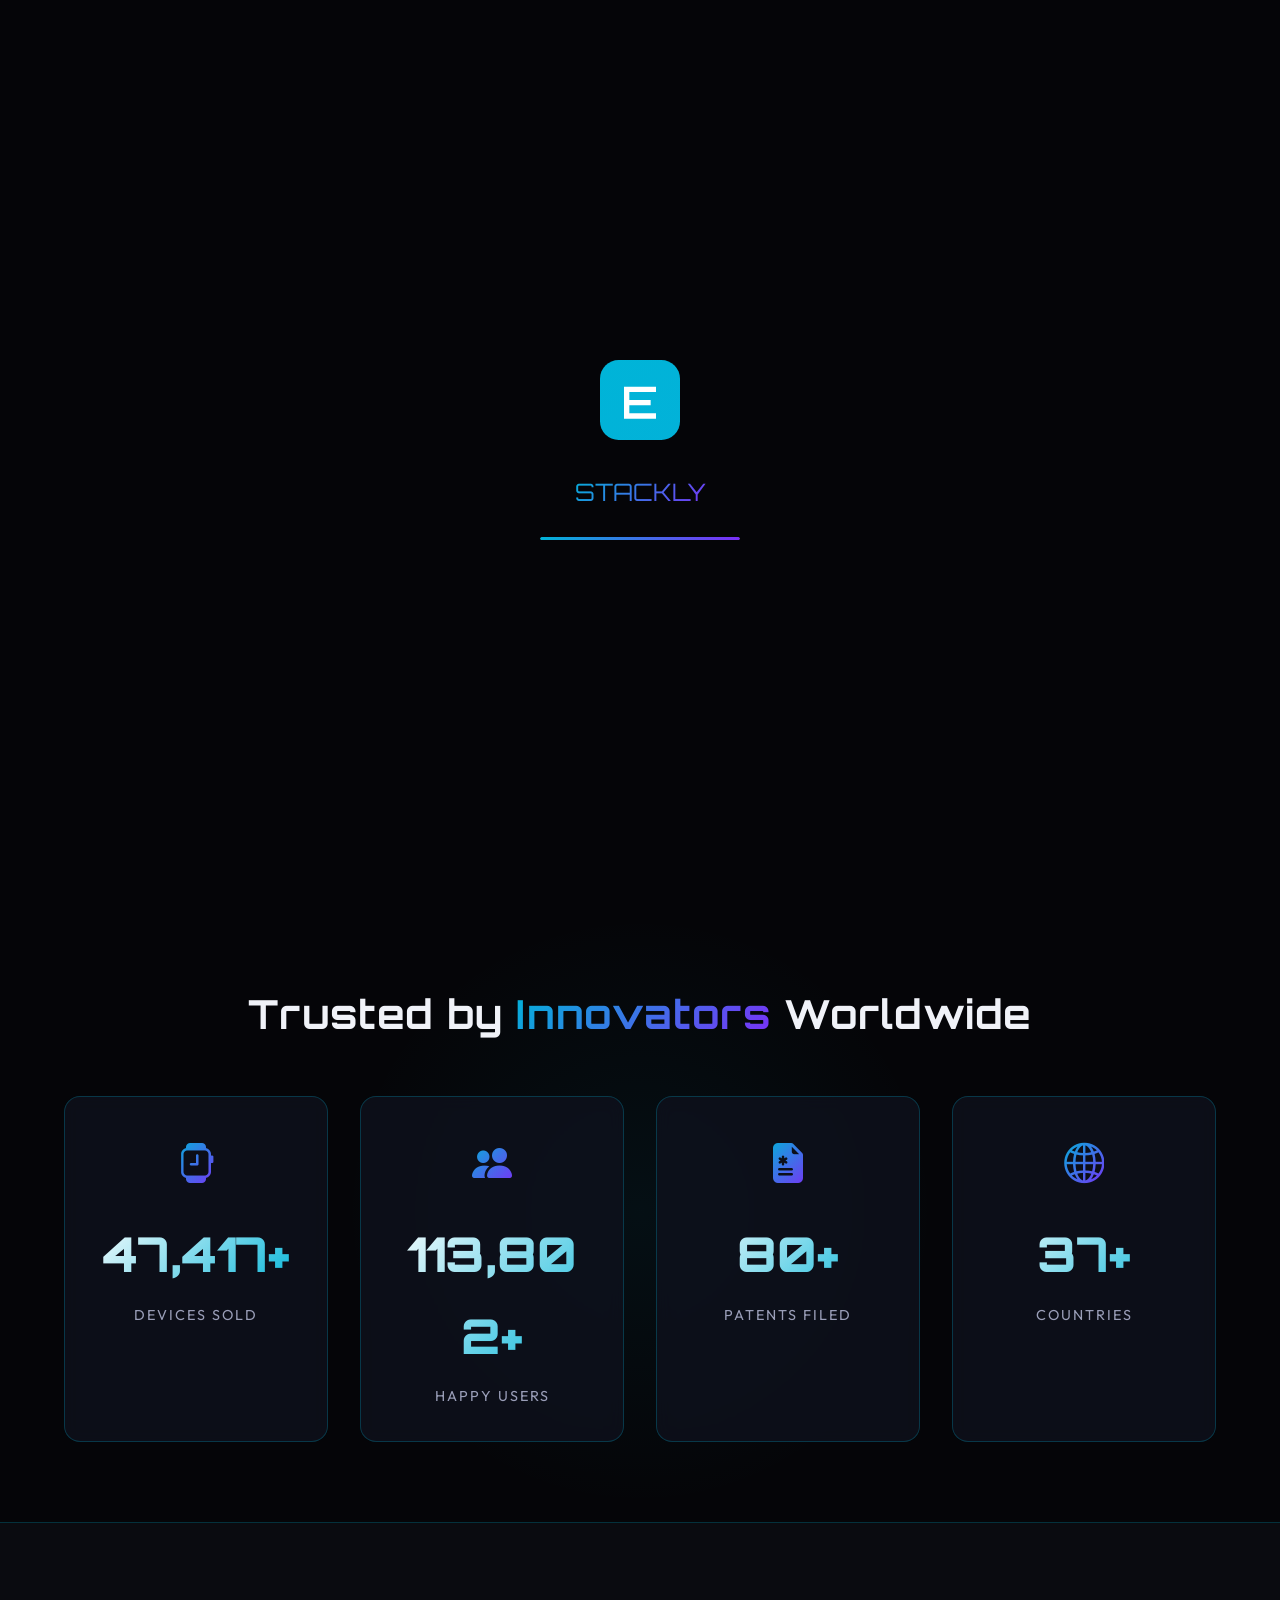
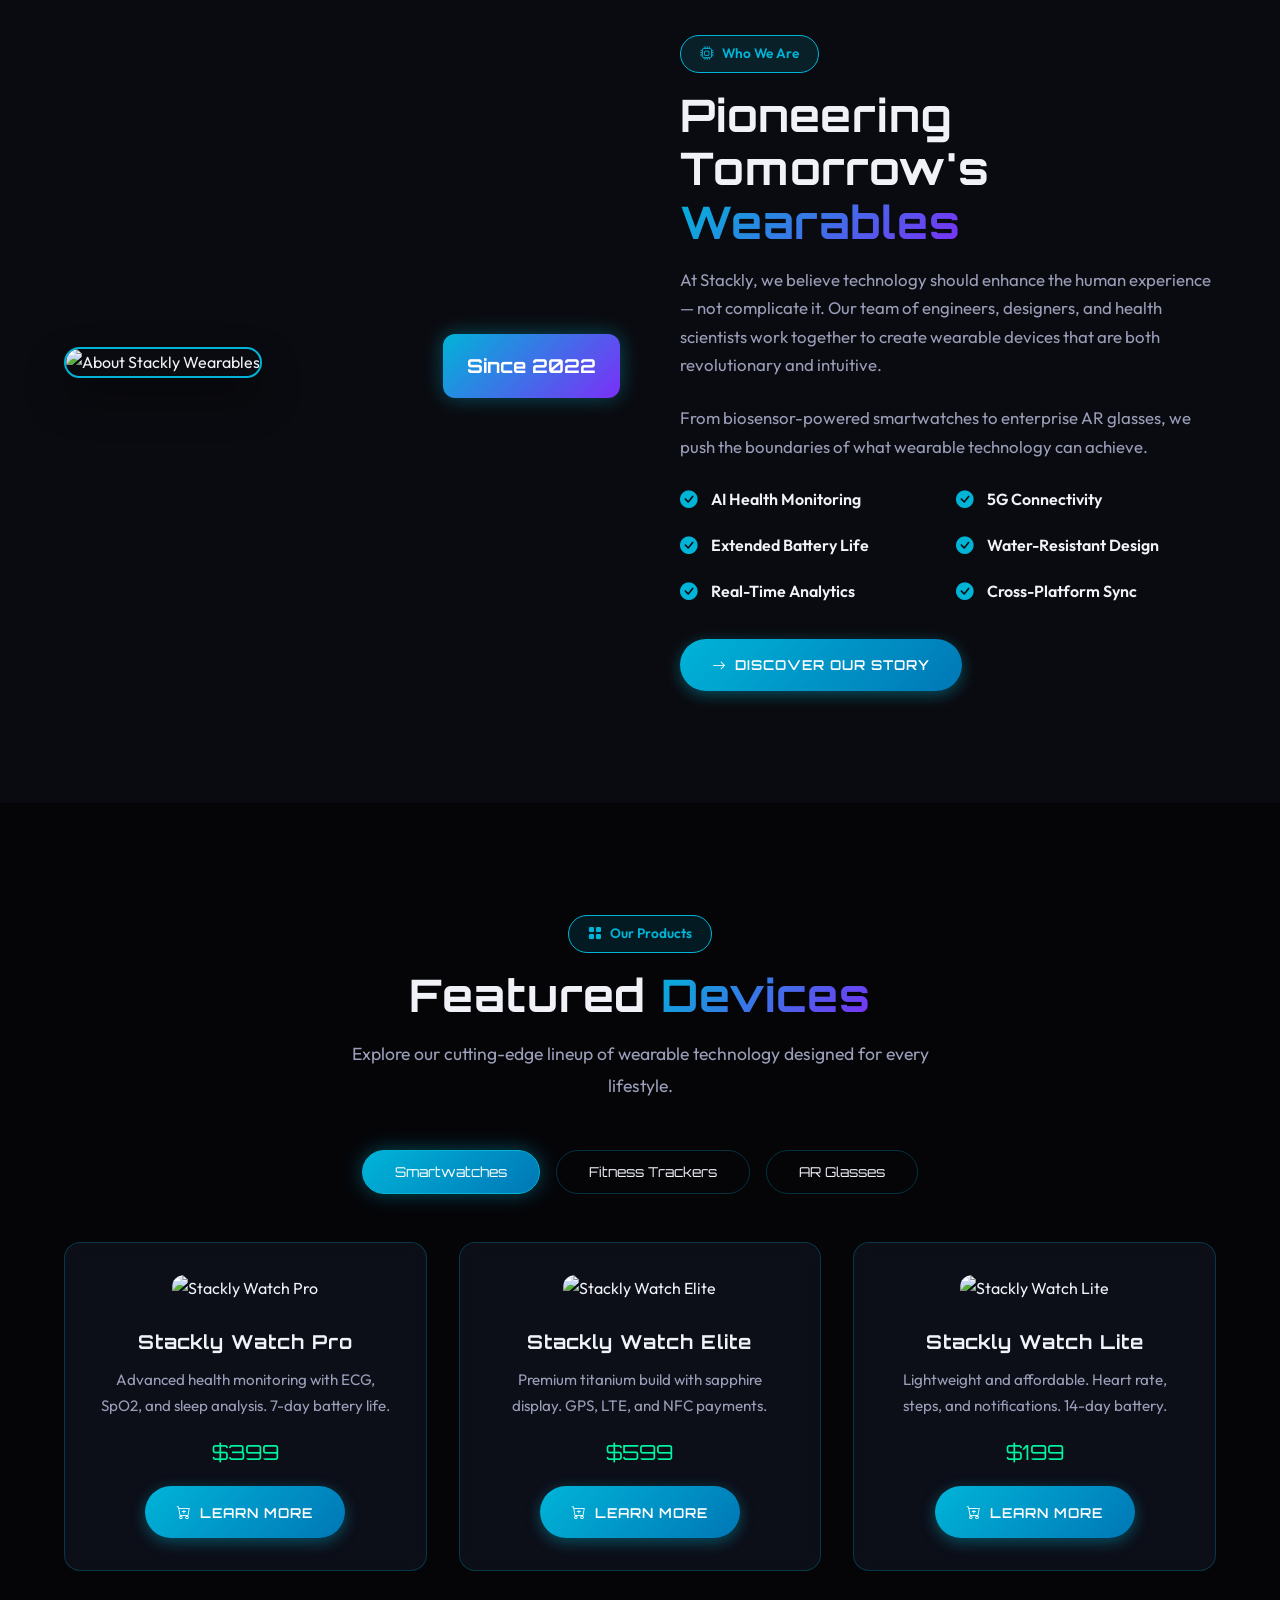
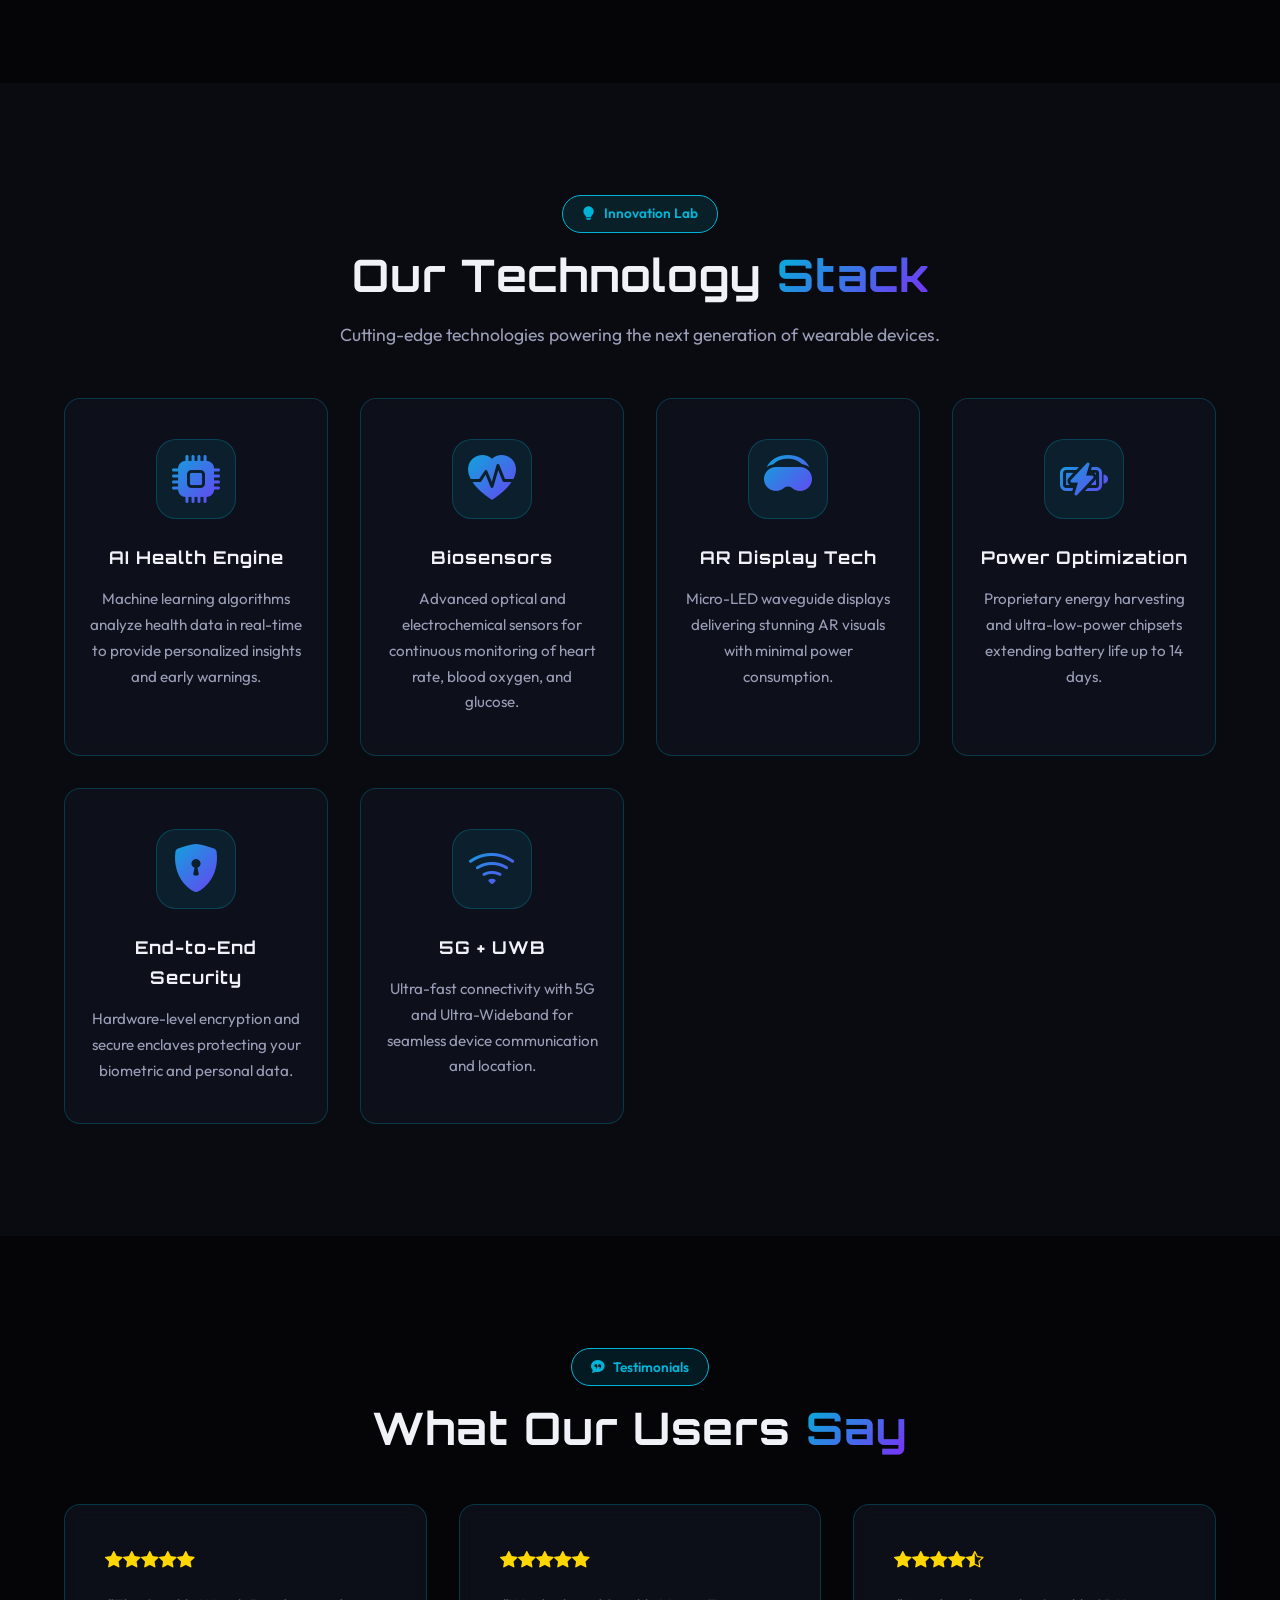
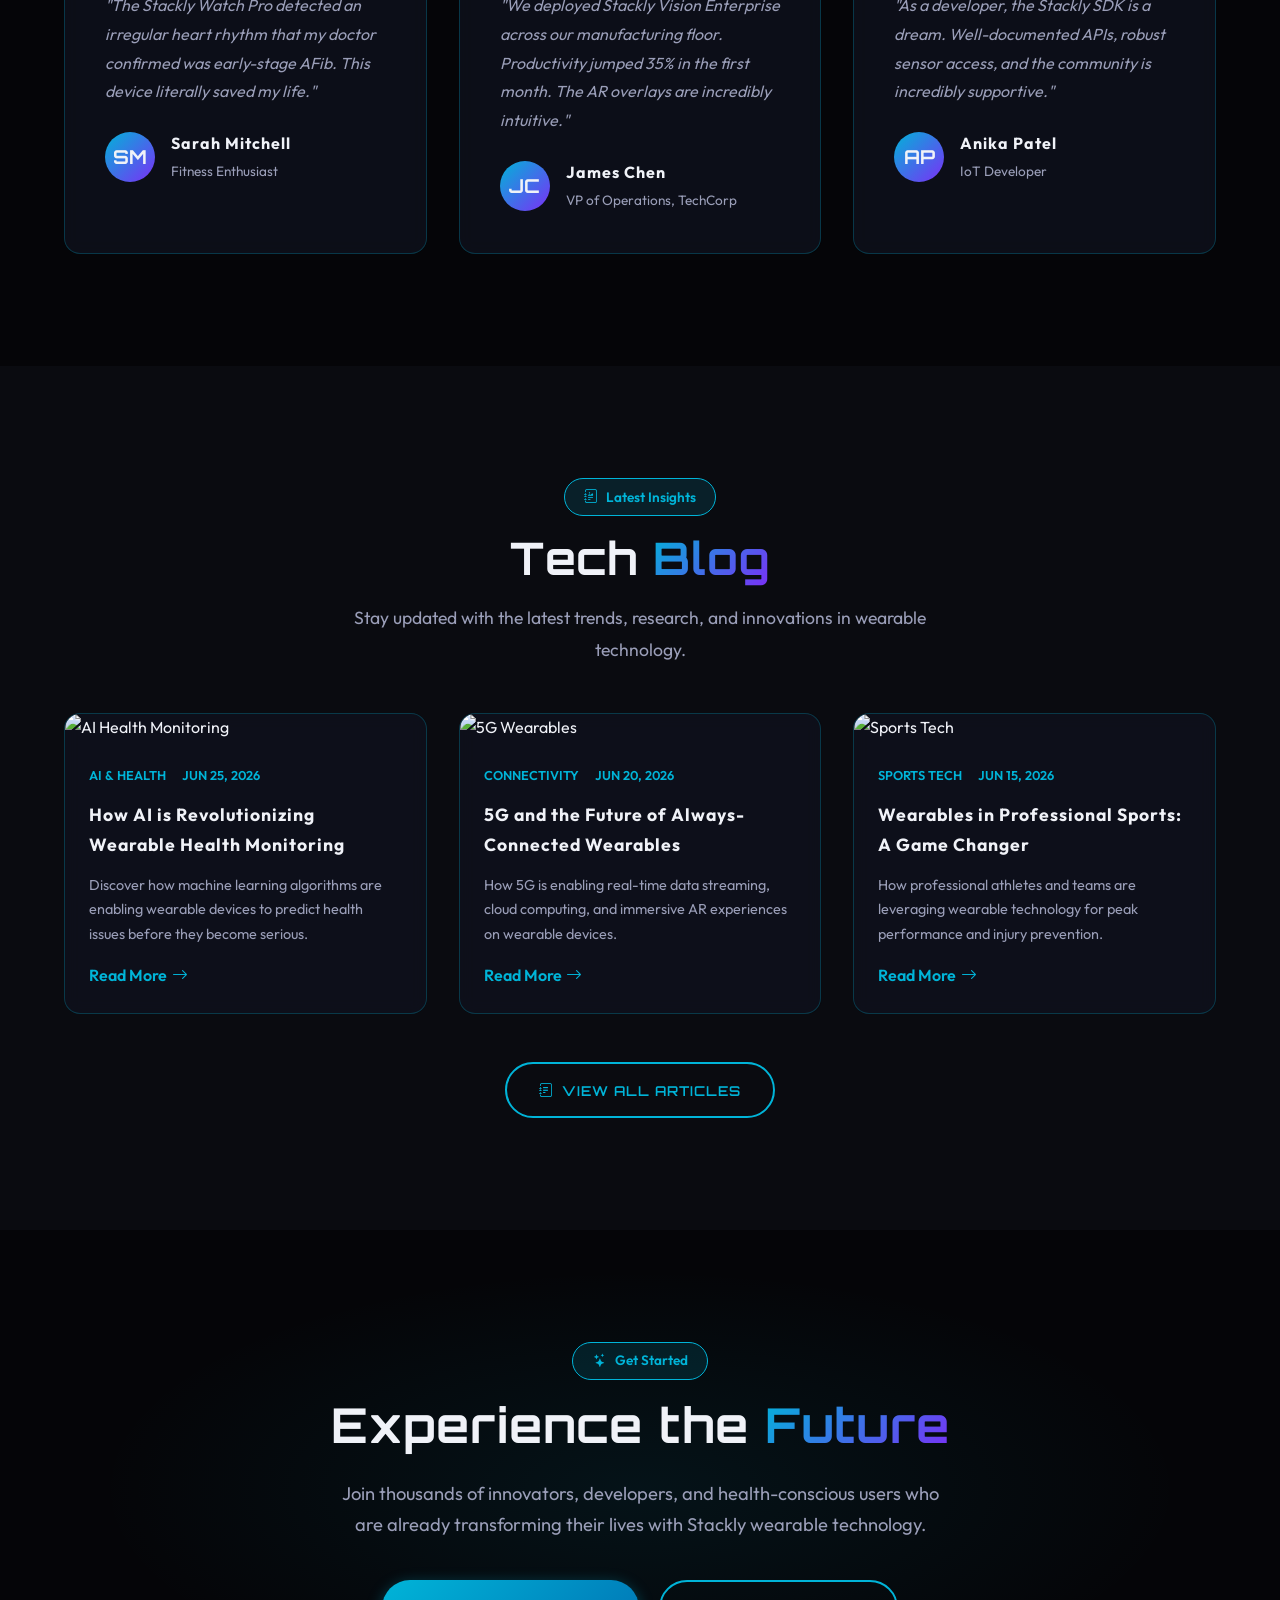
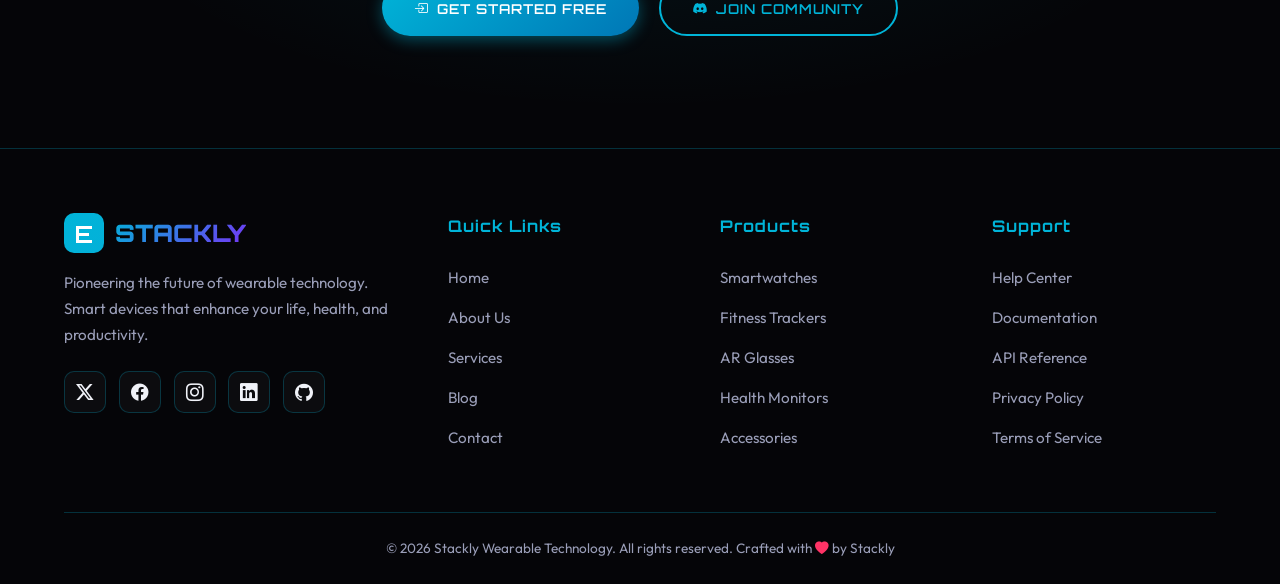
==== index.html @ 4d8912b0 "Add files via upload" ====
<!DOCTYPE html>
<html lang="en">
<head>
  <meta charset="UTF-8">
  <meta name="viewport" content="width=device-width, initial-scale=1.0">
  <meta name="description" content="Stackly Wearable Technology - The future of wearable devices. Smartwatches, fitness trackers, AR glasses, and health monitors.">
  <title>Stackly || Wearable Technology</title>
  <link href="https://cdn.jsdelivr.net/npm/bootstrap-icons@1.11.3/font/bootstrap-icons.css" rel="stylesheet">
  <link rel="stylesheet" href="style.css">
  <style>
    /* ===== HERO ===== */
    .hero-section {
      min-height: 100vh;
      display: flex;
      align-items: center;
      position: relative;
      overflow: hidden;
    }
    .hero-bg {
      position: absolute;
      top: 0; left: 0; width: 100%; height: 100%;
      z-index: 0;
    }
    .hero-bg img {
      width: 100%; height: 100%; object-fit: cover;
      filter: brightness(0.25);
    }
    .hero-overlay {
      position: absolute;
      top: 0; left: 0; width: 100%; height: 100%;
      background: linear-gradient(135deg, rgba(10,11,16,0.92), rgba(0,180,216,0.1), rgba(10,11,16,0.95));
      z-index: 1;
    }
    .hero-grid {
      display: grid;
      grid-template-columns: 1.2fr 0.8fr;
      gap: 3rem;
      align-items: center;
      position: relative;
      z-index: 2;
    }
    .hero-badge {
      display: inline-flex;
      align-items: center;
      gap: 0.5rem;
      padding: 0.5rem 1.2rem;
      background: rgba(0, 180, 216, 0.15);
      border: 1px solid var(--primary-color);
      border-radius: 25px;
      color: var(--primary-color);
      font-weight: 600;
      margin-bottom: 1.5rem;
      font-size: 0.9rem;
      animation: pulse 2s ease infinite;
    }
    .hero-title {
      font-size: 4.2rem;
      line-height: 1.1;
      margin-bottom: 1.5rem;
    }
    .hero-title span {
      background: linear-gradient(135deg, var(--primary-color), var(--secondary-color));
      -webkit-background-clip: text;
      -webkit-text-fill-color: transparent;
      background-clip: text;
    }
    .typed-wrapper {
      display: inline-block;
      min-width: 200px;
    }
    .typed-text {
      border-right: 3px solid var(--primary-color);
      padding-right: 5px;
      animation: glow 2s ease infinite;
    }
    .hero-text {
      font-size: 1.15rem;
      color: var(--text-muted);
      max-width: 550px;
      margin-bottom: 2.5rem;
      line-height: 1.8;
    }
    .hero-buttons {
      display: flex;
      gap: 1.2rem;
      flex-wrap: wrap;
    }
    .hero-image {
      position: relative;
    }
    .hero-image img {
      width: 100%;
      border-radius: 20px;
      border: 2px solid var(--border-color);
      box-shadow: 0 20px 60px rgba(0,0,0,0.5);
      animation: float 6s ease-in-out infinite;
    }
    .hero-image::before {
      content: '';
      position: absolute;
      top: -10px; right: -10px;
      width: 100%; height: 100%;
      border: 2px solid var(--primary-color);
      border-radius: 20px;
      z-index: -1;
      opacity: 0.3;
    }

    /* ===== STATS ===== */
    .stats-section {
      padding: 5rem 0;
      background: var(--darker-bg);
      border-bottom: 1px solid var(--border-color);
      position: relative;
      overflow: hidden;
    }
    .stats-section::before {
      content: '';
      position: absolute;
      top: 50%; left: 50%;
      width: 600px; height: 600px;
      background: radial-gradient(circle, rgba(0,180,216,0.06), transparent 70%);
      transform: translate(-50%, -50%);
    }
    .stats-title { text-align: center; font-size: 2.5rem; margin-bottom: 3rem; position: relative; }
    .stats-grid { display: grid; grid-template-columns: repeat(auto-fit, minmax(220px, 1fr)); gap: 2rem; }
    .stat-card { text-align: center; padding: 2rem; position: relative; }
    .stat-icon { font-size: 2.5rem; margin-bottom: 1rem; }
    .stat-icon i { background: linear-gradient(135deg, var(--primary-color), var(--secondary-color)); -webkit-background-clip: text; -webkit-text-fill-color: transparent; }
    .stat-number { font-size: 3rem; font-weight: 900; font-family: 'Orbitron', sans-serif; background: linear-gradient(135deg, #fff, var(--primary-color)); -webkit-background-clip: text; -webkit-text-fill-color: transparent; }
    .stat-label { font-size: 0.9rem; color: var(--text-muted); text-transform: uppercase; letter-spacing: 2px; margin-top: 0.5rem; }

    /* ===== ABOUT ===== */
    .about-section { padding: 7rem 0; position: relative; overflow: hidden; }
    .about-grid { display: grid; grid-template-columns: 1fr 1fr; gap: 5rem; align-items: center; }
    .about-img { position: relative; }
    .about-img img {
      width: 100%;
      border-radius: 16px;
      border: 2px solid var(--primary-color);
      box-shadow: 0 20px 40px rgba(0,0,0,0.4);
      transition: var(--transition);
    }
    .about-img:hover img {
      box-shadow: 0 25px 50px rgba(0,180,216,0.3);
      transform: scale(1.02);
    }
    .about-img .floating-badge {
      position: absolute;
      bottom: -20px; right: -20px;
      background: linear-gradient(135deg, var(--primary-color), var(--secondary-color));
      color: #fff;
      padding: 1rem 1.5rem;
      border-radius: 12px;
      font-family: 'Orbitron', sans-serif;
      font-weight: 700;
      font-size: 1.2rem;
      box-shadow: var(--glow-cyan);
      animation: float 4s ease-in-out infinite;
    }
    .about-text p { color: var(--text-muted); margin-bottom: 1.5rem; font-size: 1.05rem; }
    .features-list { display: grid; grid-template-columns: 1fr 1fr; gap: 1rem; margin-bottom: 2rem; }
    .features-list li { display: flex; align-items: center; gap: 0.8rem; font-weight: 600; transition: var(--transition); }
    .features-list li:hover { transform: translateX(5px); color: var(--primary-color); }
    .features-list i { color: var(--primary-color); font-size: 1.1rem; }

    /* ===== PRODUCTS ===== */
    .products-section { padding: 7rem 0; background: var(--darker-bg); position: relative; overflow: hidden; }
    .products-header { text-align: center; margin-bottom: 3rem; }
    .tab-buttons { display: flex; justify-content: center; gap: 1rem; margin-bottom: 3rem; flex-wrap: wrap; }
    .tab-btn { background: transparent; color: var(--text-light); border: 1px solid var(--border-color); padding: 0.8rem 2rem; border-radius: 30px; font-family: 'Orbitron', sans-serif; cursor: pointer; transition: var(--transition); font-size: 0.85rem; }
    .tab-btn.active, .tab-btn:hover { background: linear-gradient(135deg, var(--primary-color), #0077b6); border-color: var(--primary-color); box-shadow: var(--glow-cyan); color: #fff; }
    .tab-pane { display: none; }
    .tab-pane.active { display: grid; grid-template-columns: repeat(auto-fit, minmax(300px, 1fr)); gap: 2rem; }
    .product-card { text-align: center; }
    .product-card img { width: 100%; height: 220px; object-fit: cover; border-radius: 12px; margin-bottom: 1.5rem; }
    .product-card h3 { font-size: 1.2rem; margin-bottom: 0.5rem; }
    .product-card p { color: var(--text-muted); font-size: 0.95rem; margin-bottom: 1rem; }
    .product-card .price { font-family: 'Orbitron', sans-serif; font-size: 1.3rem; color: var(--accent-green); margin-bottom: 1rem; }

    /* ===== INNOVATION ===== */
    .innovation-section { padding: 7rem 0; position: relative; overflow: hidden; }
    .innovation-grid { display: grid; grid-template-columns: repeat(auto-fit, minmax(250px, 1fr)); gap: 2rem; margin-top: 3rem; }
    .innovation-card { text-align: center; padding: 2.5rem 1.5rem; }
    .innovation-card .icon { font-size: 3rem; margin-bottom: 1.5rem; display: inline-flex; align-items: center; justify-content: center; width: 80px; height: 80px; border-radius: 20px; background: rgba(0,180,216,0.1); border: 1px solid var(--border-color); }
    .innovation-card .icon i { background: linear-gradient(135deg, var(--primary-color), var(--secondary-color)); -webkit-background-clip: text; -webkit-text-fill-color: transparent; }
    .innovation-card h3 { font-size: 1.1rem; margin-bottom: 0.8rem; }
    .innovation-card p { color: var(--text-muted); font-size: 0.95rem; }

    /* ===== TESTIMONIALS ===== */
    .testimonials-section { padding: 7rem 0; background: var(--darker-bg); position: relative; overflow: hidden; }
    .testimonials-grid { display: grid; grid-template-columns: repeat(auto-fit, minmax(320px, 1fr)); gap: 2rem; margin-top: 3rem; }
    .testimonial-card { padding: 2.5rem; }
    .testimonial-stars { color: var(--accent-gold); font-size: 1.1rem; margin-bottom: 1rem; }
    .testimonial-text { color: var(--text-muted); font-size: 1rem; line-height: 1.8; margin-bottom: 1.5rem; font-style: italic; }
    .testimonial-author { display: flex; align-items: center; gap: 1rem; }
    .testimonial-avatar { width: 50px; height: 50px; border-radius: 50%; background: linear-gradient(135deg, var(--primary-color), var(--secondary-color)); display: flex; align-items: center; justify-content: center; font-family: 'Orbitron', sans-serif; font-weight: 700; font-size: 1.2rem; }
    .testimonial-info h4 { font-family: 'Outfit', sans-serif; font-size: 1rem; }
    .testimonial-info span { color: var(--text-muted); font-size: 0.85rem; }

    /* ===== BLOG PREVIEW ===== */
    .blog-preview-section { padding: 7rem 0; position: relative; overflow: hidden; }
    .blog-preview-grid { display: grid; grid-template-columns: repeat(auto-fit, minmax(320px, 1fr)); gap: 2rem; margin-top: 3rem; }
    .blog-card img { width: 100%; height: 200px; object-fit: cover; border-radius: 12px 12px 0 0; }
    .blog-card-content { padding: 1.5rem; }
    .blog-card-meta { display: flex; gap: 1rem; margin-bottom: 0.8rem; }
    .blog-card-meta span { font-size: 0.8rem; color: var(--primary-color); font-weight: 600; text-transform: uppercase; }
    .blog-card h3 { font-size: 1.1rem; margin-bottom: 0.8rem; font-family: 'Outfit', sans-serif; font-weight: 700; }
    .blog-card p { color: var(--text-muted); font-size: 0.9rem; margin-bottom: 1rem; }
    .blog-card .read-more { color: var(--primary-color); font-weight: 600; transition: var(--transition); display: inline-flex; align-items: center; gap: 0.3rem; }
    .blog-card .read-more:hover { gap: 0.8rem; }

    /* ===== CTA ===== */
    .cta-section { padding: 7rem 0; background: var(--darker-bg); position: relative; overflow: hidden; text-align: center; }
    .cta-section::before {
      content: '';
      position: absolute;
      top: 0; left: 0; width: 100%; height: 100%;
      background: radial-gradient(ellipse at center, rgba(0,180,216,0.08), transparent 60%);
    }
    .cta-content { position: relative; z-index: 2; }
    .cta-content h2 { font-size: 3rem; margin-bottom: 1.5rem; }
    .cta-content p { color: var(--text-muted); font-size: 1.15rem; max-width: 600px; margin: 0 auto 2.5rem; }
    .cta-buttons { display: flex; justify-content: center; gap: 1.2rem; flex-wrap: wrap; }

    /* ===== RESPONSIVE ===== */
    @media (max-width: 768px) {
      .hero-grid { grid-template-columns: 1fr; text-align: center; }
      .hero-title { font-size: 2.5rem; }
      .hero-text { margin: 0 auto 2rem; }
      .hero-buttons { justify-content: center; }
      .hero-image { margin-top: 2rem; }
      .about-grid { grid-template-columns: 1fr; }
      .features-list { grid-template-columns: 1fr; }
      .stats-grid { grid-template-columns: repeat(2, 1fr); }
      .stat-number { font-size: 2rem; }
      .cta-content h2 { font-size: 2rem; }
      .tab-pane.active { grid-template-columns: 1fr; }
    }
    @media (max-width: 480px) {
      .hero-title { font-size: 2rem; }
      .stats-grid { grid-template-columns: 1fr; }
    }
  </style>
</head>
<body>
  <!-- ===== SPLASH SCREEN ===== -->
  <div class="splash-screen" id="splashScreen">
    <div class="splash-logo">
      <svg viewBox="0 0 60 60" fill="none" xmlns="http://www.w3.org/2000/svg">
        <rect width="60" height="60" rx="14" fill="url(#splashGrad)"/>
        <path d="M18 20h24v4H22v6h16v4H22v6h20v4H18V20z" fill="#fff"/>
        <defs><linearGradient id="splashGrad" x1="0" y1="0" x2="60" y2="60"><stop stop-color="#00B4D8"/><stop offset="1" stop-color="#7B2FF7"/></linearGradient></defs>
      </svg>
    </div>
    <div class="splash-text">STACKLY</div>
    <div class="splash-bar"></div>
  </div>

  <!-- ===== NAVBAR ===== -->
  <nav class="navbar" id="navbar">
    <div class="nav-container">
      <a href="index.html" class="nav-logo">
        <svg viewBox="0 0 40 40" fill="none" xmlns="http://www.w3.org/2000/svg">
          <rect width="40" height="40" rx="10" fill="url(#logoGrad)"/>
          <path d="M12 13h16v3H15v4h10v3H15v4h13v3H12V13z" fill="#fff"/>
          <defs><linearGradient id="logoGrad" x1="0" y1="0" x2="40" y2="40"><stop stop-color="#00B4D8"/><stop offset="1" stop-color="#7B2FF7"/></linearGradient></defs>
        </svg>
        <span>STACKLY</span>
      </a>
      <div class="nav-links" id="navLinks">
        <a href="index.html" class="active">Home</a>
        <a href="about.html">About</a>
        <a href="services.html">Services</a>
        <a href="blog.html">Blog</a>
        <a href="contact.html">Contact</a>
        <div class="nav-auth">
          <a href="login.html" class="btn-secondary" style="padding: 0.6rem 1.2rem; font-size: 0.9rem;"><i class="bi bi-person-circle"></i> Login</a>
          <a href="register.html" class="btn-primary" style="padding: 0.6rem 1.2rem; font-size: 0.9rem;"><i class="bi bi-person-plus"></i> Register</a>
        </div>
      </div>
      <div class="hamburger" id="hamburger">
        <span></span><span></span><span></span>
      </div>
    </div>
  </nav>
  <div class="nav-overlay" id="navOverlay"></div>

  <!-- ===== HERO SECTION ===== -->
  <section class="hero-section" id="hero">
    <div class="hero-bg"><img src="images/hero-wearable.webp" alt="Wearable Technology"></div>
    <div class="hero-overlay"></div>
    <div class="container">
      <div class="hero-grid">
        <div class="hero-content">
          <div class="hero-badge"><i class="bi bi-lightning-charge-fill"></i> Next-Gen Wearable Tech</div>
          <h1 class="hero-title">The Future on<br>Your <span class="typed-wrapper"><span class="typed-text" id="typedText">Wrist</span></span></h1>
          <p class="hero-text">Experience cutting-edge wearable technology that seamlessly integrates with your lifestyle. From health monitoring to augmented reality — we're redefining how humans connect with technology.</p>
          <div class="hero-buttons">
            <a href="services.html" class="btn-primary"><i class="bi bi-rocket-takeoff"></i> Explore Products</a>
            <a href="about.html" class="btn-secondary"><i class="bi bi-play-circle"></i> Our Story</a>
          </div>
        </div>
        <div class="hero-image">
          <img src="images/product-smartwatch.webp" alt="Smart Watch">
        </div>
      </div>
    </div>
  </section>

  <!-- ===== STATS SECTION ===== -->
  <section class="stats-section" id="stats">
    <div class="container">
      <h2 class="stats-title fade-up">Trusted by <span style="background: linear-gradient(135deg, var(--primary-color), var(--secondary-color)); -webkit-background-clip: text; -webkit-text-fill-color: transparent;">Innovators</span> Worldwide</h2>
      <div class="stats-grid">
        <div class="stat-card glass-card fade-up delay-1">
          <div class="stat-icon"><i class="bi bi-smartwatch"></i></div>
          <div class="stat-number" data-target="50000" data-suffix="+">0</div>
          <div class="stat-label">Devices Sold</div>
        </div>
        <div class="stat-card glass-card fade-up delay-2">
          <div class="stat-icon"><i class="bi bi-people-fill"></i></div>
          <div class="stat-number" data-target="120000" data-suffix="+">0</div>
          <div class="stat-label">Happy Users</div>
        </div>
        <div class="stat-card glass-card fade-up delay-3">
          <div class="stat-icon"><i class="bi bi-file-earmark-medical-fill"></i></div>
          <div class="stat-number" data-target="85" data-suffix="+">0</div>
          <div class="stat-label">Patents Filed</div>
        </div>
        <div class="stat-card glass-card fade-up delay-4">
          <div class="stat-icon"><i class="bi bi-globe2"></i></div>
          <div class="stat-number" data-target="40" data-suffix="+">0</div>
          <div class="stat-label">Countries</div>
        </div>
      </div>
    </div>
  </section>

  <!-- ===== ABOUT PREVIEW ===== -->
  <section class="about-section" id="about">
    <div class="container">
      <div class="about-grid">
        <div class="about-img slide-left">
          <img src="images/about-wearable.webp" alt="About Stackly Wearables">
          <div class="floating-badge">Since 2022</div>
        </div>
        <div class="about-text slide-right">
          <div class="section-badge"><i class="bi bi-cpu"></i> Who We Are</div>
          <h2 class="section-title">Pioneering Tomorrow's <span>Wearables</span></h2>
          <p>At Stackly, we believe technology should enhance the human experience — not complicate it. Our team of engineers, designers, and health scientists work together to create wearable devices that are both revolutionary and intuitive.</p>
          <p>From biosensor-powered smartwatches to enterprise AR glasses, we push the boundaries of what wearable technology can achieve.</p>
          <ul class="features-list">
            <li><i class="bi bi-check-circle-fill"></i> AI Health Monitoring</li>
            <li><i class="bi bi-check-circle-fill"></i> 5G Connectivity</li>
            <li><i class="bi bi-check-circle-fill"></i> Extended Battery Life</li>
            <li><i class="bi bi-check-circle-fill"></i> Water-Resistant Design</li>
            <li><i class="bi bi-check-circle-fill"></i> Real-Time Analytics</li>
            <li><i class="bi bi-check-circle-fill"></i> Cross-Platform Sync</li>
          </ul>
          <a href="about.html" class="btn-primary"><i class="bi bi-arrow-right"></i> Discover Our Story</a>
        </div>
      </div>
    </div>
  </section>

  <!-- ===== FEATURED PRODUCTS ===== -->
  <section class="products-section tab-section" id="products">
    <div class="container">
      <div class="products-header fade-up">
        <div class="section-badge"><i class="bi bi-grid-fill"></i> Our Products</div>
        <h2 class="section-title">Featured <span>Devices</span></h2>
        <p class="section-desc" style="margin: 0 auto;">Explore our cutting-edge lineup of wearable technology designed for every lifestyle.</p>
      </div>
      <div class="tab-buttons fade-up">
        <button class="tab-btn active" data-tab="smartwatches">Smartwatches</button>
        <button class="tab-btn" data-tab="fitness">Fitness Trackers</button>
        <button class="tab-btn" data-tab="arglasses">AR Glasses</button>
      </div>
      <div class="tab-pane active" id="smartwatches">
        <div class="glass-card product-card fade-up delay-1">
          <img src="images/product-smartwatch.webp" alt="Stackly Watch Pro">
          <h3>Stackly Watch Pro</h3>
          <p>Advanced health monitoring with ECG, SpO2, and sleep analysis. 7-day battery life.</p>
          <div class="price">$399</div>
          <a href="error.html" class="btn-primary"><i class="bi bi-cart-plus"></i> Learn More</a>
        </div>
        <div class="glass-card product-card fade-up delay-2">
          <img src="images/product-smartwatch-elite.webp" alt="Stackly Watch Elite">
          <h3>Stackly Watch Elite</h3>
          <p>Premium titanium build with sapphire display. GPS, LTE, and NFC payments.</p>
          <div class="price">$599</div>
          <a href="error.html" class="btn-primary"><i class="bi bi-cart-plus"></i> Learn More</a>
        </div>
        <div class="glass-card product-card fade-up delay-3">
          <img src="images/product-smartwatch-lite.webp" alt="Stackly Watch Lite">
          <h3>Stackly Watch Lite</h3>
          <p>Lightweight and affordable. Heart rate, steps, and notifications. 14-day battery.</p>
          <div class="price">$199</div>
          <a href="error.html" class="btn-primary"><i class="bi bi-cart-plus"></i> Learn More</a>
        </div>
      </div>
      <div class="tab-pane" id="fitness">
        <div class="glass-card product-card fade-up delay-1">
          <img src="images/product-fitness.webp" alt="Stackly Band X">
          <h3>Stackly Band X</h3>
          <p>Ultra-slim fitness tracker with continuous heart rate and workout detection.</p>
          <div class="price">$149</div>
          <a href="error.html" class="btn-primary"><i class="bi bi-cart-plus"></i> Learn More</a>
        </div>
        <div class="glass-card product-card fade-up delay-2">
          <img src="images/product-fitness.webp" alt="Stackly Band Sport">
          <h3>Stackly Band Sport</h3>
          <p>Built for athletes. Water-resistant to 50m with 20+ sport modes.</p>
          <div class="price">$199</div>
          <a href="error.html" class="btn-primary"><i class="bi bi-cart-plus"></i> Learn More</a>
        </div>
        <div class="glass-card product-card fade-up delay-3">
          <img src="images/product-fitness.webp" alt="Stackly Band Kids">
          <h3>Stackly Band Kids</h3>
          <p>Safe, fun, and educational. GPS tracking with parental controls.</p>
          <div class="price">$79</div>
          <a href="error.html" class="btn-primary"><i class="bi bi-cart-plus"></i> Learn More</a>
        </div>
      </div>
      <div class="tab-pane" id="arglasses">
        <div class="glass-card product-card fade-up delay-1">
          <img src="images/product-arglasses.webp" alt="Stackly Vision Pro">
          <h3>Stackly Vision Pro</h3>
          <p>Full AR experience with spatial computing. 8-hour battery, lightweight frame.</p>
          <div class="price">$1,299</div>
          <a href="error.html" class="btn-primary"><i class="bi bi-cart-plus"></i> Learn More</a>
        </div>
        <div class="glass-card product-card fade-up delay-2">
          <img src="images/product-arglasses.webp" alt="Stackly Vision Lite">
          <h3>Stackly Vision Lite</h3>
          <p>Everyday smart glasses with heads-up display, camera, and voice assistant.</p>
          <div class="price">$499</div>
          <a href="error.html" class="btn-primary"><i class="bi bi-cart-plus"></i> Learn More</a>
        </div>
        <div class="glass-card product-card fade-up delay-3">
          <img src="images/product-arglasses.webp" alt="Stackly Vision Enterprise">
          <h3>Stackly Vision Enterprise</h3>
          <p>Enterprise-grade AR for field service, manufacturing, and remote collaboration.</p>
          <div class="price">$2,499</div>
          <a href="error.html" class="btn-primary"><i class="bi bi-cart-plus"></i> Learn More</a>
        </div>
      </div>
    </div>
  </section>

  <!-- ===== INNOVATION LAB ===== -->
  <section class="innovation-section" id="innovation">
    <div class="container">
      <div style="text-align: center;" class="fade-up">
        <div class="section-badge"><i class="bi bi-lightbulb-fill"></i> Innovation Lab</div>
        <h2 class="section-title">Our Technology <span>Stack</span></h2>
        <p class="section-desc" style="margin: 0 auto;">Cutting-edge technologies powering the next generation of wearable devices.</p>
      </div>
      <div class="innovation-grid">
        <div class="glass-card innovation-card fade-up delay-1">
          <div class="icon"><i class="bi bi-cpu-fill"></i></div>
          <h3>AI Health Engine</h3>
          <p>Machine learning algorithms analyze health data in real-time to provide personalized insights and early warnings.</p>
        </div>
        <div class="glass-card innovation-card fade-up delay-2">
          <div class="icon"><i class="bi bi-heart-pulse-fill"></i></div>
          <h3>Biosensors</h3>
          <p>Advanced optical and electrochemical sensors for continuous monitoring of heart rate, blood oxygen, and glucose.</p>
        </div>
        <div class="glass-card innovation-card fade-up delay-3">
          <div class="icon"><i class="bi bi-headset-vr"></i></div>
          <h3>AR Display Tech</h3>
          <p>Micro-LED waveguide displays delivering stunning AR visuals with minimal power consumption.</p>
        </div>
        <div class="glass-card innovation-card fade-up delay-4">
          <div class="icon"><i class="bi bi-battery-charging"></i></div>
          <h3>Power Optimization</h3>
          <p>Proprietary energy harvesting and ultra-low-power chipsets extending battery life up to 14 days.</p>
        </div>
        <div class="glass-card innovation-card fade-up delay-1">
          <div class="icon"><i class="bi bi-shield-lock-fill"></i></div>
          <h3>End-to-End Security</h3>
          <p>Hardware-level encryption and secure enclaves protecting your biometric and personal data.</p>
        </div>
        <div class="glass-card innovation-card fade-up delay-2">
          <div class="icon"><i class="bi bi-wifi"></i></div>
          <h3>5G + UWB</h3>
          <p>Ultra-fast connectivity with 5G and Ultra-Wideband for seamless device communication and location.</p>
        </div>
      </div>
    </div>
  </section>

  <!-- ===== TESTIMONIALS ===== -->
  <section class="testimonials-section" id="testimonials">
    <div class="container">
      <div style="text-align: center;" class="fade-up">
        <div class="section-badge"><i class="bi bi-chat-quote-fill"></i> Testimonials</div>
        <h2 class="section-title">What Our Users <span>Say</span></h2>
      </div>
      <div class="testimonials-grid">
        <div class="glass-card testimonial-card fade-up delay-1">
          <div class="testimonial-stars"><i class="bi bi-star-fill"></i><i class="bi bi-star-fill"></i><i class="bi bi-star-fill"></i><i class="bi bi-star-fill"></i><i class="bi bi-star-fill"></i></div>
          <p class="testimonial-text">"The Stackly Watch Pro detected an irregular heart rhythm that my doctor confirmed was early-stage AFib. This device literally saved my life."</p>
          <div class="testimonial-author">
            <div class="testimonial-avatar">SM</div>
            <div class="testimonial-info">
              <h4>Sarah Mitchell</h4>
              <span>Fitness Enthusiast</span>
            </div>
          </div>
        </div>
        <div class="glass-card testimonial-card fade-up delay-2">
          <div class="testimonial-stars"><i class="bi bi-star-fill"></i><i class="bi bi-star-fill"></i><i class="bi bi-star-fill"></i><i class="bi bi-star-fill"></i><i class="bi bi-star-fill"></i></div>
          <p class="testimonial-text">"We deployed Stackly Vision Enterprise across our manufacturing floor. Productivity jumped 35% in the first month. The AR overlays are incredibly intuitive."</p>
          <div class="testimonial-author">
            <div class="testimonial-avatar">JC</div>
            <div class="testimonial-info">
              <h4>James Chen</h4>
              <span>VP of Operations, TechCorp</span>
            </div>
          </div>
        </div>
        <div class="glass-card testimonial-card fade-up delay-3">
          <div class="testimonial-stars"><i class="bi bi-star-fill"></i><i class="bi bi-star-fill"></i><i class="bi bi-star-fill"></i><i class="bi bi-star-fill"></i><i class="bi bi-star-half"></i></div>
          <p class="testimonial-text">"As a developer, the Stackly SDK is a dream. Well-documented APIs, robust sensor access, and the community is incredibly supportive."</p>
          <div class="testimonial-author">
            <div class="testimonial-avatar">AP</div>
            <div class="testimonial-info">
              <h4>Anika Patel</h4>
              <span>IoT Developer</span>
            </div>
          </div>
        </div>
      </div>
    </div>
  </section>

  <!-- ===== BLOG PREVIEW ===== -->
  <section class="blog-preview-section" id="blog">
    <div class="container">
      <div style="text-align: center;" class="fade-up">
        <div class="section-badge"><i class="bi bi-journal-richtext"></i> Latest Insights</div>
        <h2 class="section-title">Tech <span>Blog</span></h2>
        <p class="section-desc" style="margin: 0 auto;">Stay updated with the latest trends, research, and innovations in wearable technology.</p>
      </div>
      <div class="blog-preview-grid">
        <div class="glass-card blog-card fade-up delay-1" style="padding: 0; overflow: hidden;">
          <img src="images/blog-1.webp" alt="AI Health Monitoring">
          <div class="blog-card-content">
            <div class="blog-card-meta"><span>AI & Health</span><span>Jun 25, 2026</span></div>
            <h3>How AI is Revolutionizing Wearable Health Monitoring</h3>
            <p>Discover how machine learning algorithms are enabling wearable devices to predict health issues before they become serious.</p>
            <a href="error.html" class="read-more">Read More <i class="bi bi-arrow-right"></i></a>
          </div>
        </div>
        <div class="glass-card blog-card fade-up delay-2" style="padding: 0; overflow: hidden;">
          <img src="images/blog-2.webp" alt="5G Wearables">
          <div class="blog-card-content">
            <div class="blog-card-meta"><span>Connectivity</span><span>Jun 20, 2026</span></div>
            <h3>5G and the Future of Always-Connected Wearables</h3>
            <p>How 5G is enabling real-time data streaming, cloud computing, and immersive AR experiences on wearable devices.</p>
            <a href="error.html" class="read-more">Read More <i class="bi bi-arrow-right"></i></a>
          </div>
        </div>
        <div class="glass-card blog-card fade-up delay-3" style="padding: 0; overflow: hidden;">
          <img src="images/blog-3.webp" alt="Sports Tech">
          <div class="blog-card-content">
            <div class="blog-card-meta"><span>Sports Tech</span><span>Jun 15, 2026</span></div>
            <h3>Wearables in Professional Sports: A Game Changer</h3>
            <p>How professional athletes and teams are leveraging wearable technology for peak performance and injury prevention.</p>
            <a href="error.html" class="read-more">Read More <i class="bi bi-arrow-right"></i></a>
          </div>
        </div>
      </div>
      <div style="text-align: center; margin-top: 3rem;" class="fade-up">
        <a href="blog.html" class="btn-secondary"><i class="bi bi-journal-text"></i> View All Articles</a>
      </div>
    </div>
  </section>

  <!-- ===== CTA SECTION ===== -->
  <section class="cta-section" id="cta">
    <div class="container">
      <div class="cta-content scale-in">
        <div class="section-badge"><i class="bi bi-stars"></i> Get Started</div>
        <h2 class="section-title">Experience the <span>Future</span></h2>
        <p>Join thousands of innovators, developers, and health-conscious users who are already transforming their lives with Stackly wearable technology.</p>
        <div class="cta-buttons">
          <a href="login.html" class="btn-primary"><i class="bi bi-box-arrow-in-right"></i> Get Started Free</a>
          <a href="error.html" class="btn-secondary"><i class="bi bi-discord"></i> Join Community</a>
        </div>
      </div>
    </div>
  </section>

  <!-- ===== FOOTER ===== -->
  <footer class="footer" id="footer">
    <div class="container">
      <div class="footer-grid">
        <div class="footer-brand">
          <a href="index.html" class="nav-logo" style="margin-bottom: 0.5rem;">
            <svg viewBox="0 0 40 40" fill="none" xmlns="http://www.w3.org/2000/svg">
              <rect width="40" height="40" rx="10" fill="url(#footLogoGrad)"/>
              <path d="M12 13h16v3H15v4h10v3H15v4h13v3H12V13z" fill="#fff"/>
              <defs><linearGradient id="footLogoGrad" x1="0" y1="0" x2="40" y2="40"><stop stop-color="#00B4D8"/><stop offset="1" stop-color="#7B2FF7"/></linearGradient></defs>
            </svg>
            <span>STACKLY</span>
          </a>
          <p>Pioneering the future of wearable technology. Smart devices that enhance your life, health, and productivity.</p>
          <div class="footer-socials">
            <a href="error.html"><i class="bi bi-twitter-x"></i></a>
            <a href="error.html"><i class="bi bi-facebook"></i></a>
            <a href="error.html"><i class="bi bi-instagram"></i></a>
            <a href="error.html"><i class="bi bi-linkedin"></i></a>
            <a href="error.html"><i class="bi bi-github"></i></a>
          </div>
        </div>
        <div class="footer-col">
          <h4>Quick Links</h4>
          <ul>
            <li><a href="index.html">Home</a></li>
            <li><a href="about.html">About Us</a></li>
            <li><a href="services.html">Services</a></li>
            <li><a href="blog.html">Blog</a></li>
            <li><a href="contact.html">Contact</a></li>
          </ul>
        </div>
        <div class="footer-col">
          <h4>Products</h4>
          <ul>
            <li><a href="error.html">Smartwatches</a></li>
            <li><a href="error.html">Fitness Trackers</a></li>
            <li><a href="error.html">AR Glasses</a></li>
            <li><a href="error.html">Health Monitors</a></li>
            <li><a href="error.html">Accessories</a></li>
          </ul>
        </div>
        <div class="footer-col">
          <h4>Support</h4>
          <ul>
            <li><a href="error.html">Help Center</a></li>
            <li><a href="error.html">Documentation</a></li>
            <li><a href="error.html">API Reference</a></li>
            <li><a href="error.html">Privacy Policy</a></li>
            <li><a href="error.html">Terms of Service</a></li>
          </ul>
        </div>
      </div>
      <div class="footer-bottom">
        <p>&copy; 2026 Stackly Wearable Technology. All rights reserved. Crafted with <i class="bi bi-heart-fill" style="color: var(--accent-pink);"></i> by Stackly</p>
      </div>
    </div>
  </footer>

  <script src="script.js"></script>
</body>
</html>
---- style.css ----
@import url('https://fonts.googleapis.com/css2?family=Outfit:wght@300;400;600;800&family=Orbitron:wght@400;700;900&display=swap');

:root {
  --primary-color: #00B4D8;
  --primary-light: #48CAE4;
  --secondary-color: #7B2FF7;
  --accent-green: #00F5A0;
  --accent-pink: #ff3366;
  --accent-gold: #ffd700;
  --dark-bg: #0a0b10;
  --darker-bg: #050508;
  --card-bg: rgba(15, 18, 30, 0.75);
  --text-light: #f0f2f8;
  --text-muted: #9a9eb8;
  --border-color: rgba(0, 180, 216, 0.25);
  --glass-bg: rgba(10, 11, 16, 0.82);
  --glass-border: rgba(255, 255, 255, 0.08);
  --transition: all 0.4s cubic-bezier(0.25, 0.8, 0.25, 1);
  --nav-height: 80px;
  --glow-cyan: 0 0 20px rgba(0, 180, 216, 0.4);
  --glow-purple: 0 0 20px rgba(123, 47, 247, 0.4);
}

/* ===== SCROLLBAR ===== */
::-webkit-scrollbar { width: 8px; }
::-webkit-scrollbar-track { background: var(--darker-bg); }
::-webkit-scrollbar-thumb { background: var(--primary-color); border-radius: 4px; }
::-webkit-scrollbar-thumb:hover { background: var(--secondary-color); }

* { margin: 0; padding: 0; box-sizing: border-box; }
html { scroll-behavior: smooth; }

body {
  font-family: 'Outfit', sans-serif;
  background-color: var(--dark-bg);
  color: var(--text-light);
  line-height: 1.7;
  overflow-x: hidden;
  overflow-wrap: break-word;
}

h1, h2, h3, h4, h5, h6 {
  font-family: 'Orbitron', sans-serif;
  font-weight: 700;
  letter-spacing: 1px;
  overflow-wrap: break-word;
}

a { text-decoration: none; color: inherit; }
ul { list-style: none; }
img { max-width: 100%; height: auto; }

/* ===== CONTAINER ===== */
.container { width: 90%; max-width: 1200px; margin: 0 auto; }

/* ===== GLASSMORPHISM ===== */
.glass {
  background: var(--glass-bg);
  backdrop-filter: blur(14px);
  -webkit-backdrop-filter: blur(14px);
  border: 1px solid var(--glass-border);
}

.glass-card {
  background: var(--card-bg);
  backdrop-filter: blur(8px);
  -webkit-backdrop-filter: blur(8px);
  border: 1px solid var(--border-color);
  border-radius: 16px;
  padding: 2rem;
  transition: var(--transition);
  position: relative;
  overflow: hidden;
}

.glass-card::before {
  content: '';
  position: absolute;
  top: -2px; left: -2px; right: -2px; bottom: -2px;
  background: linear-gradient(45deg, transparent, var(--primary-color), var(--secondary-color), transparent);
  border-radius: 18px;
  z-index: -1;
  opacity: 0;
  transition: opacity 0.5s ease;
}
.glass-card:hover::before { opacity: 1; }
.glass-card:hover {
  transform: translateY(-8px) scale(1.02);
  box-shadow: var(--glow-cyan);
}

/* ===== BUTTONS ===== */
.btn-primary, .btn-secondary {
  display: inline-flex;
  align-items: center;
  gap: 0.5rem;
  padding: 0.9rem 2rem;
  font-family: 'Orbitron', sans-serif;
  font-weight: 600;
  border-radius: 30px;
  cursor: pointer;
  transition: var(--transition);
  text-transform: uppercase;
  font-size: 0.85rem;
  border: none;
  position: relative;
  overflow: hidden;
  letter-spacing: 1px;
}

.btn-primary::after, .btn-secondary::after {
  content: '';
  position: absolute;
  top: 50%; left: 50%;
  width: 0; height: 0;
  background: rgba(255,255,255,0.15);
  border-radius: 50%;
  transition: width 0.6s ease, height 0.6s ease;
  transform: translate(-50%, -50%);
}
.btn-primary:hover::after, .btn-secondary:hover::after {
  width: 300px; height: 300px;
}

.btn-primary {
  background: linear-gradient(135deg, var(--primary-color), #0077b6, var(--secondary-color));
  background-size: 200% 200%;
  color: #fff;
  box-shadow: 0 4px 15px rgba(0, 180, 216, 0.4);
  animation: gradientShift 4s ease infinite;
}
.btn-primary:hover {
  box-shadow: 0 8px 30px rgba(123, 47, 247, 0.5);
  transform: translateY(-3px);
}

.btn-secondary {
  background: transparent;
  color: var(--primary-color);
  border: 2px solid var(--primary-color);
}
.btn-secondary:hover {
  background: rgba(0, 180, 216, 0.1);
  box-shadow: var(--glow-cyan);
  transform: translateY(-3px);
}

/* ===== NAVBAR ===== */
.navbar {
  position: fixed;
  top: 0; left: 0; width: 100%;
  height: var(--nav-height);
  display: flex;
  align-items: center;
  z-index: 1000;
  transition: var(--transition);
  background: transparent;
}
.navbar.scrolled {
  background: var(--glass-bg);
  backdrop-filter: blur(14px);
  -webkit-backdrop-filter: blur(14px);
  border-bottom: 1px solid var(--glass-border);
  box-shadow: 0 4px 30px rgba(0,0,0,0.3);
}

.nav-container {
  width: 90%; max-width: 1200px;
  margin: 0 auto;
  display: flex;
  justify-content: space-between;
  align-items: center;
}

.nav-logo {
  display: flex;
  align-items: center;
  gap: 0.7rem;
  font-family: 'Orbitron', sans-serif;
  font-weight: 900;
  font-size: 1.5rem;
  color: var(--text-light);
}
.nav-logo svg { height: 40px; width: 40px; }
.nav-logo span {
  background: linear-gradient(135deg, var(--primary-color), var(--secondary-color));
  -webkit-background-clip: text;
  -webkit-text-fill-color: transparent;
  background-clip: text;
}

.nav-links {
  display: flex;
  align-items: center;
  gap: 0.5rem;
}
.nav-links a {
  padding: 0.5rem 1rem;
  font-weight: 600;
  font-size: 0.9rem;
  transition: var(--transition);
  border-radius: 8px;
  position: relative;
}
.nav-links a:hover,
.nav-links a.active {
  color: var(--primary-color);
}
.nav-links a.active::after {
  content: '';
  position: absolute;
  bottom: 0; left: 50%;
  transform: translateX(-50%);
  width: 20px; height: 3px;
  background: var(--primary-color);
  border-radius: 3px;
}

.nav-links .btn-primary {
  padding: 0.6rem 1.5rem;
  font-size: 0.8rem;
}

.hamburger {
  display: none;
  flex-direction: column;
  gap: 5px;
  cursor: pointer;
  z-index: 1001;
}
.hamburger span {
  width: 28px; height: 3px;
  background: var(--text-light);
  border-radius: 3px;
  transition: var(--transition);
}
.hamburger.active span:nth-child(1) { transform: translateY(8px) rotate(45deg); }
.hamburger.active span:nth-child(2) { opacity: 0; }
.hamburger.active span:nth-child(3) { transform: translateY(-8px) rotate(-45deg); }

.nav-overlay {
  display: none;
  position: fixed;
  top: 0; left: 0;
  width: 100%; height: 100%;
  background: rgba(0,0,0,0.6);
  z-index: 998;
}
.nav-overlay.active { display: block; }

/* ===== SPLASH SCREEN ===== */
.splash-screen {
  position: fixed;
  top: 0; left: 0;
  width: 100%; height: 100%;
  background: var(--darker-bg);
  display: flex;
  flex-direction: column;
  align-items: center;
  justify-content: center;
  z-index: 9999;
  transition: opacity 0.8s ease, visibility 0.8s ease;
}
.splash-screen.hidden {
  opacity: 0;
  visibility: hidden;
}
.splash-logo {
  animation: splashPulse 1.5s ease infinite;
}
.splash-logo svg { width: 80px; height: 80px; }
.splash-text {
  font-family: 'Orbitron', sans-serif;
  font-size: 1.5rem;
  margin-top: 1.5rem;
  background: linear-gradient(135deg, var(--primary-color), var(--secondary-color));
  -webkit-background-clip: text;
  -webkit-text-fill-color: transparent;
  background-clip: text;
}
.splash-bar {
  width: 200px; height: 3px;
  background: rgba(255,255,255,0.1);
  border-radius: 3px;
  margin-top: 1.5rem;
  overflow: hidden;
}
.splash-bar::after {
  content: '';
  display: block;
  width: 0; height: 100%;
  background: linear-gradient(90deg, var(--primary-color), var(--secondary-color));
  border-radius: 3px;
  animation: loadBar 2.5s ease forwards;
}

/* ===== SECTION TITLE ===== */
.section-badge {
  display: inline-flex;
  align-items: center;
  gap: 0.5rem;
  padding: 0.4rem 1.2rem;
  background: rgba(0, 180, 216, 0.12);
  border: 1px solid var(--primary-color);
  border-radius: 25px;
  color: var(--primary-color);
  font-weight: 600;
  font-size: 0.85rem;
  margin-bottom: 1rem;
}

.section-title {
  font-size: 2.8rem;
  margin-bottom: 1rem;
  line-height: 1.2;
}
.section-title span {
  background: linear-gradient(135deg, var(--primary-color), var(--secondary-color));
  -webkit-background-clip: text;
  -webkit-text-fill-color: transparent;
  background-clip: text;
}

.section-desc {
  color: var(--text-muted);
  font-size: 1.1rem;
  max-width: 600px;
  line-height: 1.8;
}

/* ===== PAGE HERO ===== */
.page-hero {
  min-height: 45vh;
  display: flex;
  align-items: center;
  justify-content: center;
  text-align: center;
  padding: 8rem 0 4rem;
  position: relative;
  overflow: hidden;
  background: var(--darker-bg);
}
.page-hero::before {
  content: '';
  position: absolute;
  top: 0; left: 0;
  width: 100%; height: 100%;
  background: radial-gradient(ellipse at center, rgba(0,180,216,0.08) 0%, transparent 70%);
}
.page-hero::after {
  content: '';
  position: absolute;
  bottom: 0; left: 0;
  width: 100%; height: 150px;
  background: linear-gradient(transparent, var(--dark-bg));
}
.page-hero-content {
  position: relative;
  z-index: 2;
}
.page-hero h1 {
  font-size: 3.5rem;
  margin-bottom: 1rem;
}
.page-hero h1 span {
  background: linear-gradient(135deg, var(--primary-color), var(--secondary-color));
  -webkit-background-clip: text;
  -webkit-text-fill-color: transparent;
  background-clip: text;
}
.page-hero p {
  color: var(--text-muted);
  font-size: 1.15rem;
  max-width: 600px;
  margin: 0 auto;
}

/* ===== FOOTER ===== */
.footer {
  background: var(--darker-bg);
  border-top: 1px solid var(--border-color);
  padding: 4rem 0 0;
}
.footer-grid {
  display: grid;
  grid-template-columns: 1.5fr 1fr 1fr 1fr;
  gap: 3rem;
  padding-bottom: 3rem;
}
.footer-brand p { color: var(--text-muted); margin: 1rem 0 1.5rem; font-size: 0.95rem; }
.footer-socials { display: flex; gap: 0.8rem; }
.footer-socials a {
  width: 42px; height: 42px;
  display: flex; align-items: center; justify-content: center;
  border-radius: 10px;
  border: 1px solid var(--border-color);
  background: rgba(255,255,255,0.03);
  transition: var(--transition);
  font-size: 1.1rem;
}
.footer-socials a:hover {
  background: var(--primary-color);
  border-color: var(--primary-color);
  transform: translateY(-3px);
  box-shadow: var(--glow-cyan);
}
.footer-col h4 {
  font-size: 1rem;
  margin-bottom: 1.5rem;
  color: var(--primary-color);
}
.footer-col ul li { margin-bottom: 0.8rem; }
.footer-col ul li a {
  color: var(--text-muted);
  transition: var(--transition);
  font-size: 0.95rem;
}
.footer-col ul li a:hover {
  color: var(--primary-color);
  padding-left: 5px;
}
.footer-bottom {
  border-top: 1px solid var(--border-color);
  padding: 1.5rem 0;
  text-align: center;
  color: var(--text-muted);
  font-size: 0.85rem;
}

/* ===== ANIMATIONS ===== */
@keyframes gradientShift {
  0%, 100% { background-position: 0% 50%; }
  50% { background-position: 100% 50%; }
}

@keyframes float {
  0%, 100% { transform: translateY(0); }
  50% { transform: translateY(-20px); }
}

@keyframes pulse {
  0%, 100% { opacity: 1; }
  50% { opacity: 0.6; }
}

@keyframes glow {
  0%, 100% { text-shadow: 0 0 10px rgba(0, 180, 216, 0.3); }
  50% { text-shadow: 0 0 25px rgba(0, 180, 216, 0.6), 0 0 50px rgba(123, 47, 247, 0.3); }
}

@keyframes splashPulse {
  0%, 100% { transform: scale(1); opacity: 1; }
  50% { transform: scale(1.1); opacity: 0.8; }
}

@keyframes loadBar {
  0% { width: 0; }
  100% { width: 100%; }
}

@keyframes glitch {
  0% { text-shadow: 0.05em 0 0 rgba(255,0,0,0.75), -0.025em -0.05em 0 rgba(0,255,0,0.75), 0.025em 0.05em 0 rgba(0,0,255,0.75); }
  14% { text-shadow: 0.05em 0 0 rgba(255,0,0,0.75), -0.025em -0.05em 0 rgba(0,255,0,0.75), 0.025em 0.05em 0 rgba(0,0,255,0.75); }
  15% { text-shadow: -0.05em -0.025em 0 rgba(255,0,0,0.75), 0.025em 0.025em 0 rgba(0,255,0,0.75), -0.05em -0.05em 0 rgba(0,0,255,0.75); }
  49% { text-shadow: -0.05em -0.025em 0 rgba(255,0,0,0.75), 0.025em 0.025em 0 rgba(0,255,0,0.75), -0.05em -0.05em 0 rgba(0,0,255,0.75); }
  50% { text-shadow: 0.025em 0.05em 0 rgba(255,0,0,0.75), 0.05em 0 0 rgba(0,255,0,0.75), 0 -0.05em 0 rgba(0,0,255,0.75); }
  99% { text-shadow: 0.025em 0.05em 0 rgba(255,0,0,0.75), 0.05em 0 0 rgba(0,255,0,0.75), 0 -0.05em 0 rgba(0,0,255,0.75); }
  100% { text-shadow: -0.025em 0 0 rgba(255,0,0,0.75), -0.025em -0.025em 0 rgba(0,255,0,0.75), -0.025em -0.05em 0 rgba(0,0,255,0.75); }
}

@keyframes slideInLeft {
  from { transform: translateX(-60px); opacity: 0; }
  to { transform: translateX(0); opacity: 1; }
}
@keyframes slideInRight {
  from { transform: translateX(60px); opacity: 0; }
  to { transform: translateX(0); opacity: 1; }
}
@keyframes fadeInUp {
  from { transform: translateY(40px); opacity: 0; }
  to { transform: translateY(0); opacity: 1; }
}
@keyframes scaleIn {
  from { transform: scale(0.85); opacity: 0; }
  to { transform: scale(1); opacity: 1; }
}

/* Scroll-triggered animation classes */
.fade-up { opacity: 0; transform: translateY(40px); transition: all 0.8s cubic-bezier(0.25, 0.8, 0.25, 1); }
.slide-left { opacity: 0; transform: translateX(-60px); transition: all 0.8s cubic-bezier(0.25, 0.8, 0.25, 1); }
.slide-right { opacity: 0; transform: translateX(60px); transition: all 0.8s cubic-bezier(0.25, 0.8, 0.25, 1); }
.scale-in { opacity: 0; transform: scale(0.85); transition: all 0.8s cubic-bezier(0.25, 0.8, 0.25, 1); }

.fade-up.visible { opacity: 1; transform: translateY(0); }
.slide-left.visible { opacity: 1; transform: translateX(0); }
.slide-right.visible { opacity: 1; transform: translateX(0); }
.scale-in.visible { opacity: 1; transform: scale(1); }

/* Stagger delays */
.delay-1 { transition-delay: 0.1s; }
.delay-2 { transition-delay: 0.2s; }
.delay-3 { transition-delay: 0.3s; }
.delay-4 { transition-delay: 0.4s; }

/* ===== RESPONSIVE ===== */
@media (max-width: 768px) {
  .nav-links {
    position: fixed;
    top: 0; right: -100%;
    width: 280px; height: 100vh;
    background: var(--dark-bg);
    flex-direction: column;
    justify-content: center;
    gap: 0;
    padding: 2rem;
    border-left: 1px solid var(--border-color);
    transition: right 0.4s ease;
    z-index: 999;
  }
  .nav-links.active { right: 0; }
  .nav-links a { padding: 1rem; width: 100%; text-align: center; font-size: 1rem; }
  .nav-auth { display: flex; flex-direction: column; width: 100%; gap: 1rem; padding-top: 1rem; margin-top: 1rem; border-top: 1px solid rgba(255,255,255,0.1); }
  .nav-auth a { width: 100%; justify-content: center; margin: 0; }
  .hamburger { display: flex; }

  .section-title { font-size: 2rem; }
  .page-hero h1 { font-size: 2.2rem; }

  .footer-grid {
    grid-template-columns: 1fr;
    gap: 2rem;
    text-align: center;
  }
  .footer-socials { justify-content: center; }
}

@media (max-width: 480px) {
  .section-title { font-size: 1.6rem; }
  .page-hero h1 { font-size: 1.8rem; }
  .btn-primary, .btn-secondary { padding: 0.7rem 1.5rem; font-size: 0.75rem; }
}
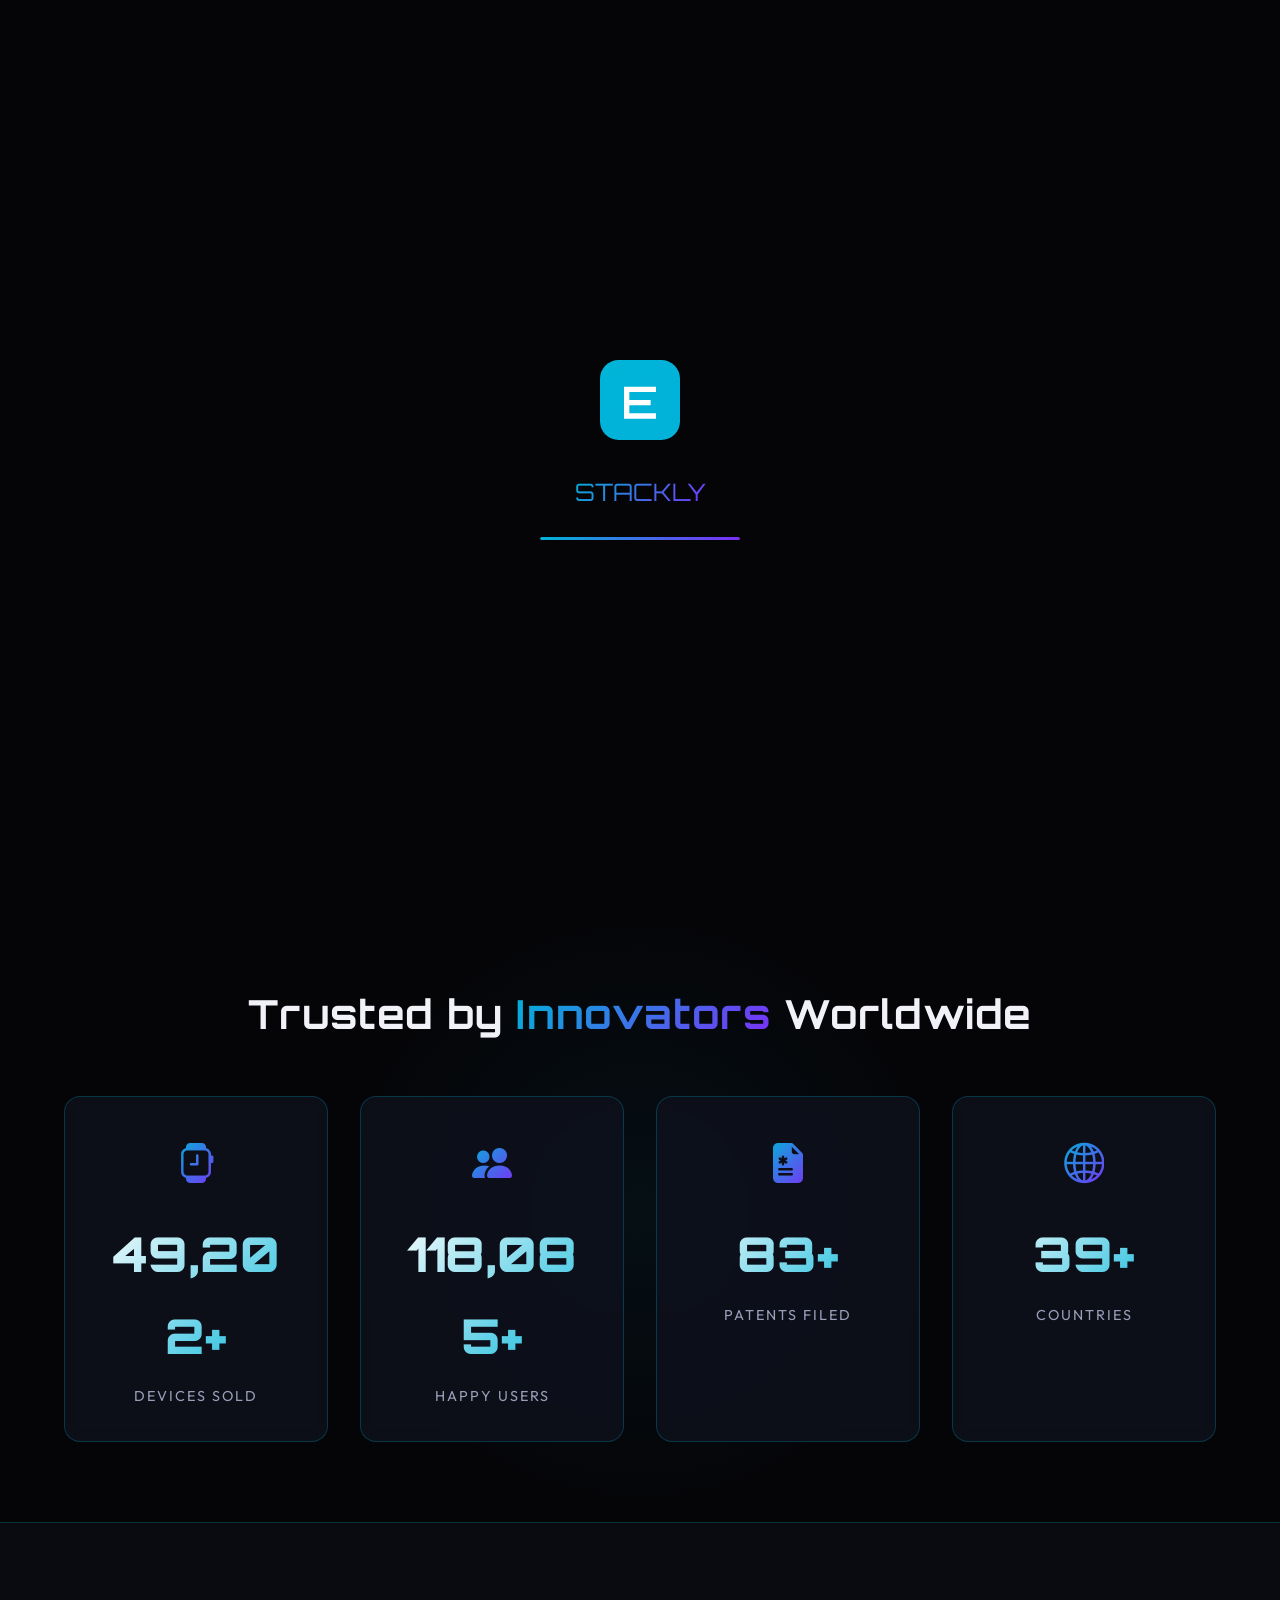
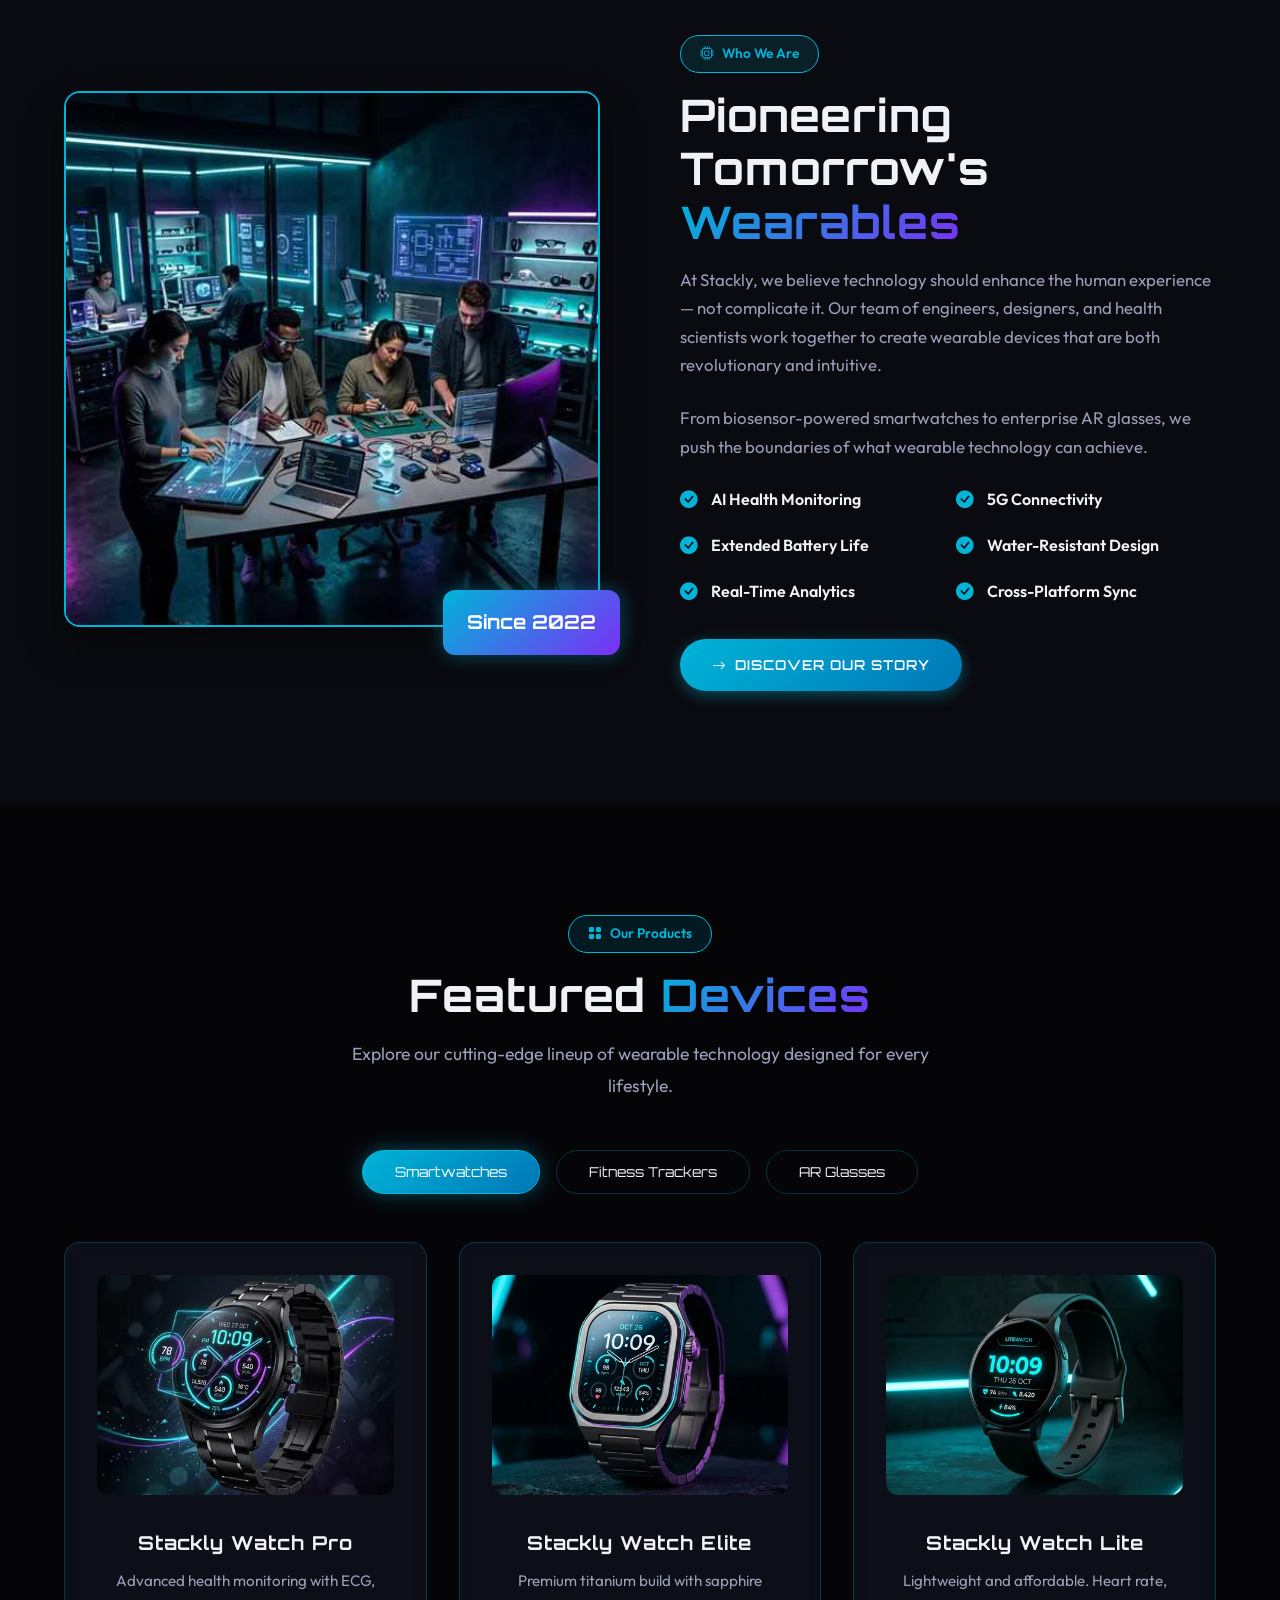
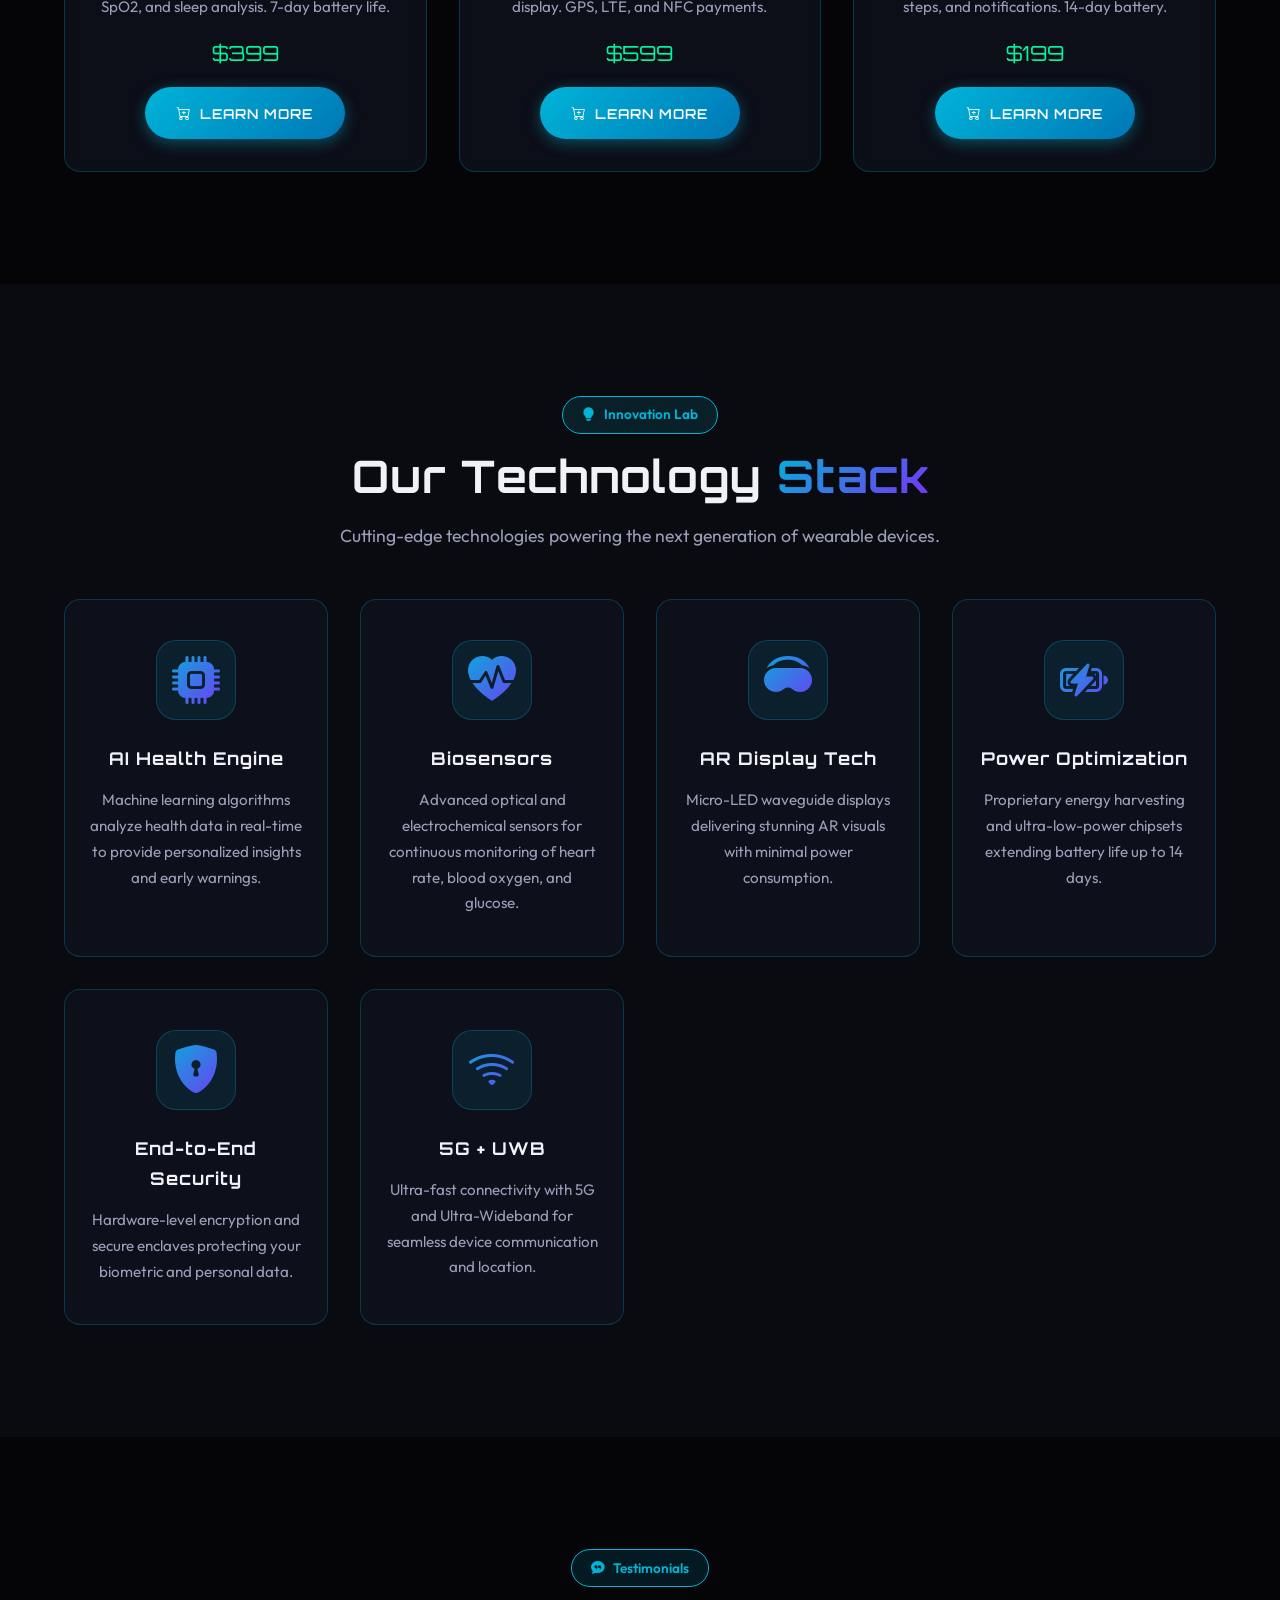
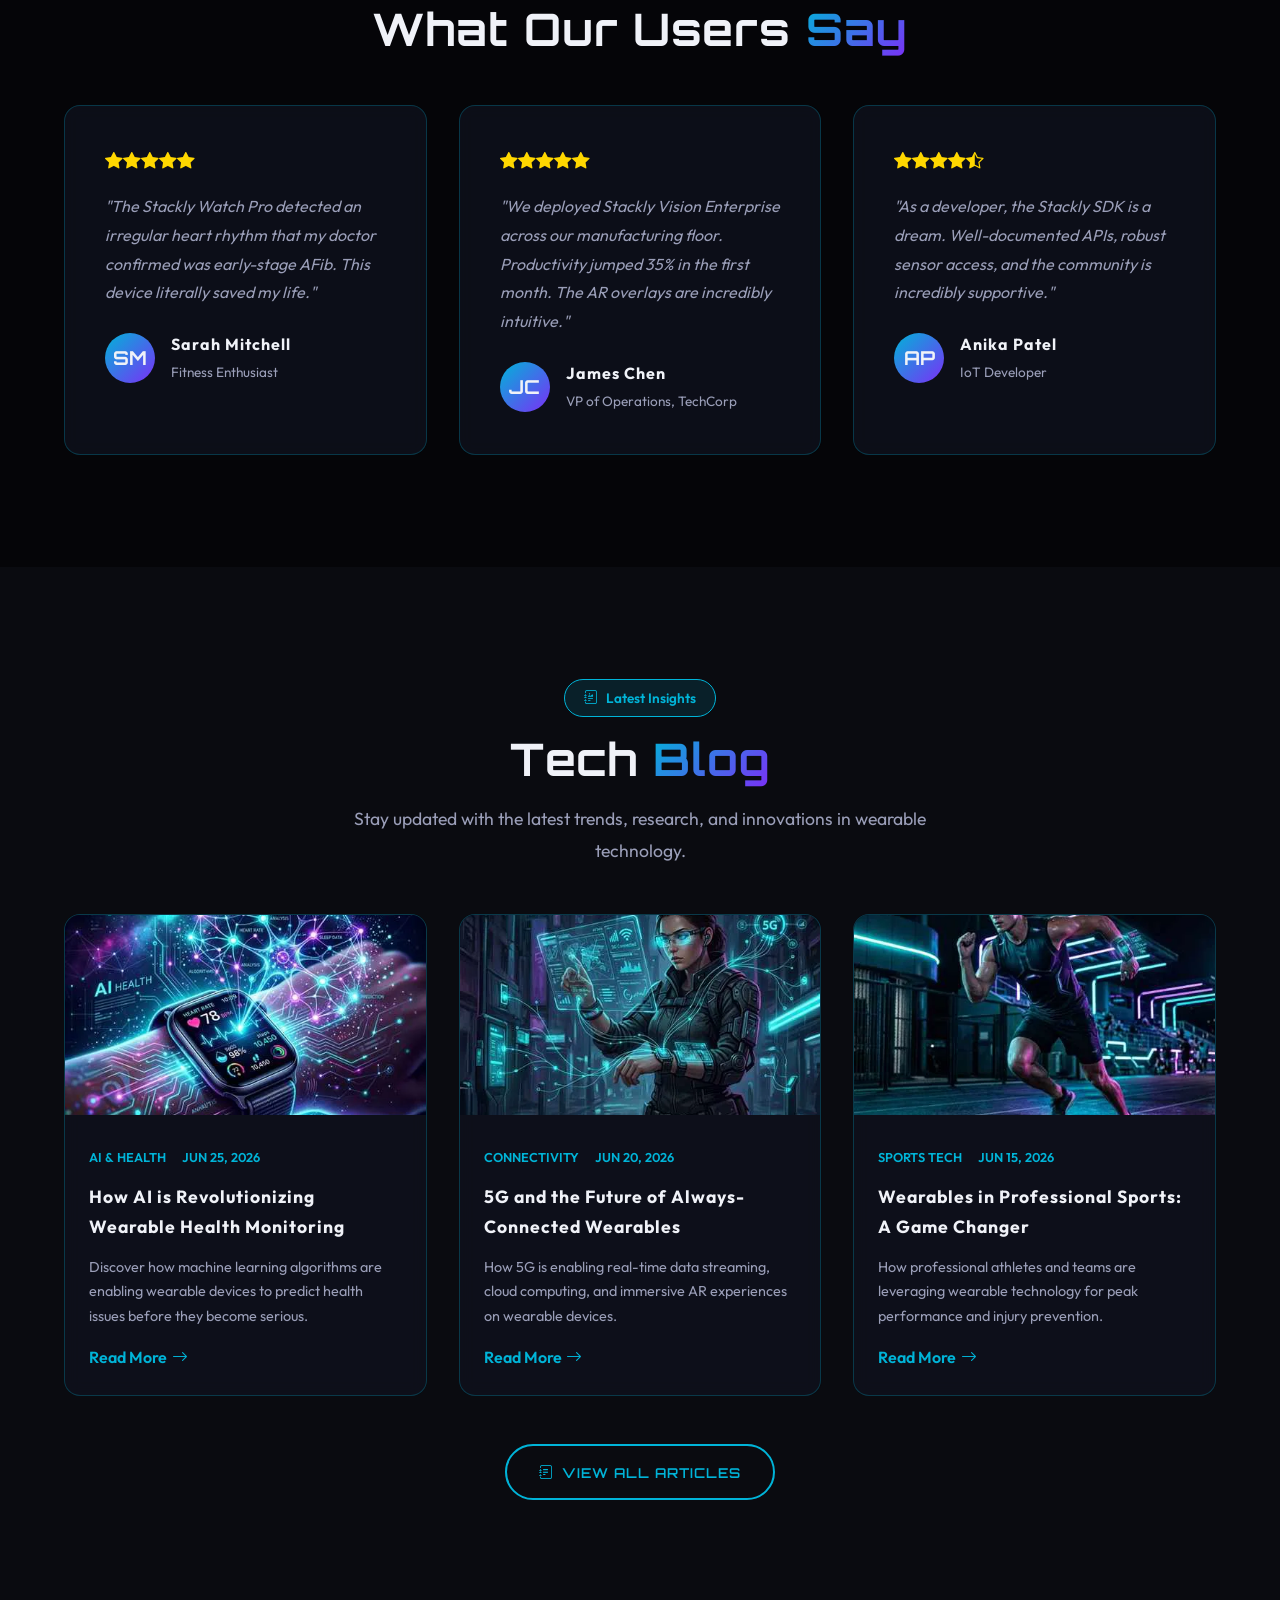
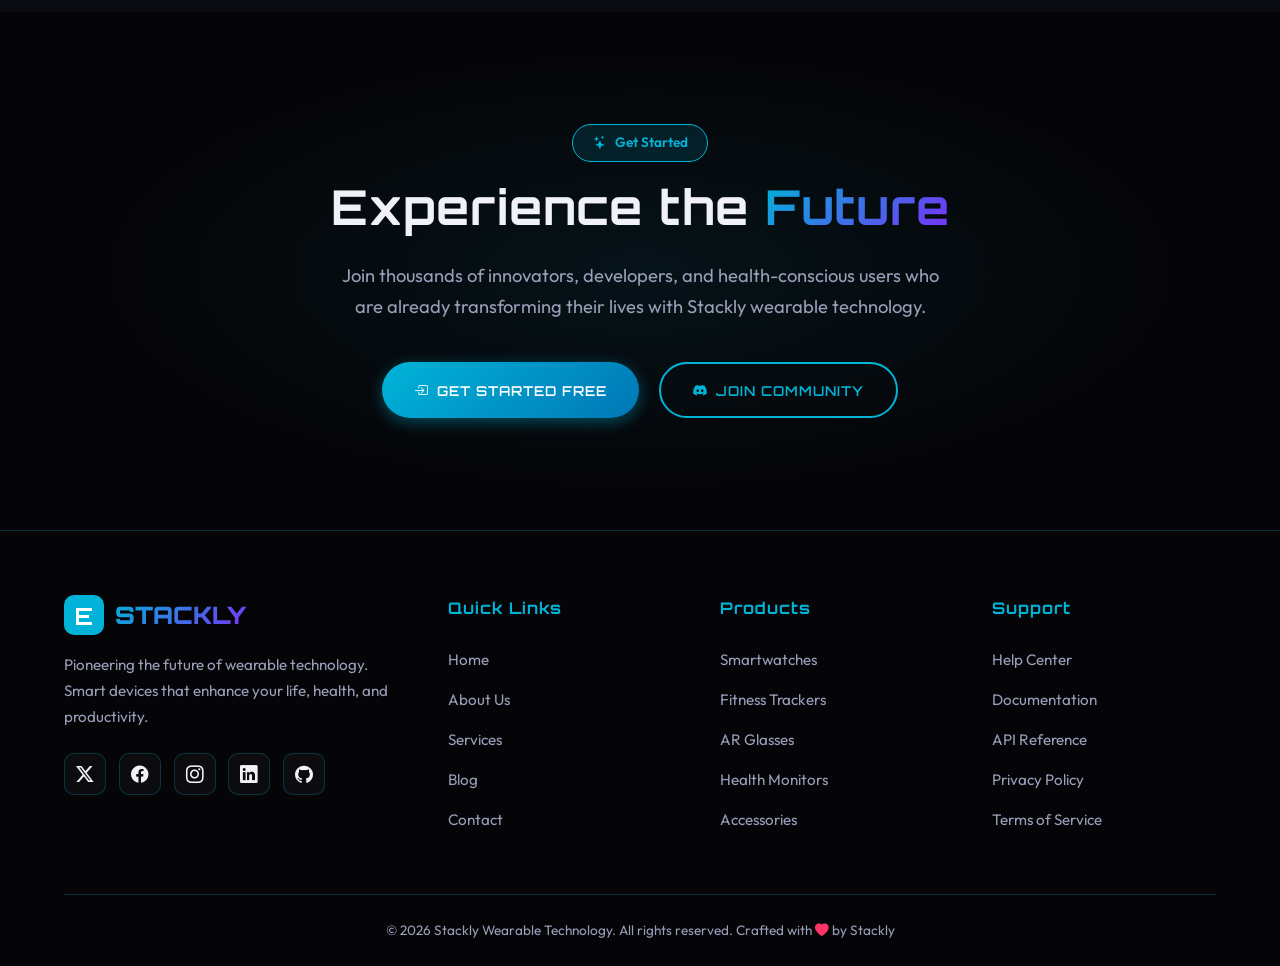
==== commit 77c33e51: "Fix images and tracking" ====
--- a/index.html
+++ b/index.html
@@ -1,659 +1,659 @@
-<!DOCTYPE html>
-<html lang="en">
-<head>
-  <meta charset="UTF-8">
-  <meta name="viewport" content="width=device-width, initial-scale=1.0">
-  <meta name="description" content="Stackly Wearable Technology - The future of wearable devices. Smartwatches, fitness trackers, AR glasses, and health monitors.">
-  <title>Stackly || Wearable Technology</title>
-  <link href="https://cdn.jsdelivr.net/npm/bootstrap-icons@1.11.3/font/bootstrap-icons.css" rel="stylesheet">
-  <link rel="stylesheet" href="style.css">
-  <style>
-    /* ===== HERO ===== */
-    .hero-section {
-      min-height: 100vh;
-      display: flex;
-      align-items: center;
-      position: relative;
-      overflow: hidden;
-    }
-    .hero-bg {
-      position: absolute;
-      top: 0; left: 0; width: 100%; height: 100%;
-      z-index: 0;
-    }
-    .hero-bg img {
-      width: 100%; height: 100%; object-fit: cover;
-      filter: brightness(0.25);
-    }
-    .hero-overlay {
-      position: absolute;
-      top: 0; left: 0; width: 100%; height: 100%;
-      background: linear-gradient(135deg, rgba(10,11,16,0.92), rgba(0,180,216,0.1), rgba(10,11,16,0.95));
-      z-index: 1;
-    }
-    .hero-grid {
-      display: grid;
-      grid-template-columns: 1.2fr 0.8fr;
-      gap: 3rem;
-      align-items: center;
-      position: relative;
-      z-index: 2;
-    }
-    .hero-badge {
-      display: inline-flex;
-      align-items: center;
-      gap: 0.5rem;
-      padding: 0.5rem 1.2rem;
-      background: rgba(0, 180, 216, 0.15);
-      border: 1px solid var(--primary-color);
-      border-radius: 25px;
-      color: var(--primary-color);
-      font-weight: 600;
-      margin-bottom: 1.5rem;
-      font-size: 0.9rem;
-      animation: pulse 2s ease infinite;
-    }
-    .hero-title {
-      font-size: 4.2rem;
-      line-height: 1.1;
-      margin-bottom: 1.5rem;
-    }
-    .hero-title span {
-      background: linear-gradient(135deg, var(--primary-color), var(--secondary-color));
-      -webkit-background-clip: text;
-      -webkit-text-fill-color: transparent;
-      background-clip: text;
-    }
-    .typed-wrapper {
-      display: inline-block;
-      min-width: 200px;
-    }
-    .typed-text {
-      border-right: 3px solid var(--primary-color);
-      padding-right: 5px;
-      animation: glow 2s ease infinite;
-    }
-    .hero-text {
-      font-size: 1.15rem;
-      color: var(--text-muted);
-      max-width: 550px;
-      margin-bottom: 2.5rem;
-      line-height: 1.8;
-    }
-    .hero-buttons {
-      display: flex;
-      gap: 1.2rem;
-      flex-wrap: wrap;
-    }
-    .hero-image {
-      position: relative;
-    }
-    .hero-image img {
-      width: 100%;
-      border-radius: 20px;
-      border: 2px solid var(--border-color);
-      box-shadow: 0 20px 60px rgba(0,0,0,0.5);
-      animation: float 6s ease-in-out infinite;
-    }
-    .hero-image::before {
-      content: '';
-      position: absolute;
-      top: -10px; right: -10px;
-      width: 100%; height: 100%;
-      border: 2px solid var(--primary-color);
-      border-radius: 20px;
-      z-index: -1;
-      opacity: 0.3;
-    }
-
-    /* ===== STATS ===== */
-    .stats-section {
-      padding: 5rem 0;
-      background: var(--darker-bg);
-      border-bottom: 1px solid var(--border-color);
-      position: relative;
-      overflow: hidden;
-    }
-    .stats-section::before {
-      content: '';
-      position: absolute;
-      top: 50%; left: 50%;
-      width: 600px; height: 600px;
-      background: radial-gradient(circle, rgba(0,180,216,0.06), transparent 70%);
-      transform: translate(-50%, -50%);
-    }
-    .stats-title { text-align: center; font-size: 2.5rem; margin-bottom: 3rem; position: relative; }
-    .stats-grid { display: grid; grid-template-columns: repeat(auto-fit, minmax(220px, 1fr)); gap: 2rem; }
-    .stat-card { text-align: center; padding: 2rem; position: relative; }
-    .stat-icon { font-size: 2.5rem; margin-bottom: 1rem; }
-    .stat-icon i { background: linear-gradient(135deg, var(--primary-color), var(--secondary-color)); -webkit-background-clip: text; -webkit-text-fill-color: transparent; }
-    .stat-number { font-size: 3rem; font-weight: 900; font-family: 'Orbitron', sans-serif; background: linear-gradient(135deg, #fff, var(--primary-color)); -webkit-background-clip: text; -webkit-text-fill-color: transparent; }
-    .stat-label { font-size: 0.9rem; color: var(--text-muted); text-transform: uppercase; letter-spacing: 2px; margin-top: 0.5rem; }
-
-    /* ===== ABOUT ===== */
-    .about-section { padding: 7rem 0; position: relative; overflow: hidden; }
-    .about-grid { display: grid; grid-template-columns: 1fr 1fr; gap: 5rem; align-items: center; }
-    .about-img { position: relative; }
-    .about-img img {
-      width: 100%;
-      border-radius: 16px;
-      border: 2px solid var(--primary-color);
-      box-shadow: 0 20px 40px rgba(0,0,0,0.4);
-      transition: var(--transition);
-    }
-    .about-img:hover img {
-      box-shadow: 0 25px 50px rgba(0,180,216,0.3);
-      transform: scale(1.02);
-    }
-    .about-img .floating-badge {
-      position: absolute;
-      bottom: -20px; right: -20px;
-      background: linear-gradient(135deg, var(--primary-color), var(--secondary-color));
-      color: #fff;
-      padding: 1rem 1.5rem;
-      border-radius: 12px;
-      font-family: 'Orbitron', sans-serif;
-      font-weight: 700;
-      font-size: 1.2rem;
-      box-shadow: var(--glow-cyan);
-      animation: float 4s ease-in-out infinite;
-    }
-    .about-text p { color: var(--text-muted); margin-bottom: 1.5rem; font-size: 1.05rem; }
-    .features-list { display: grid; grid-template-columns: 1fr 1fr; gap: 1rem; margin-bottom: 2rem; }
-    .features-list li { display: flex; align-items: center; gap: 0.8rem; font-weight: 600; transition: var(--transition); }
-    .features-list li:hover { transform: translateX(5px); color: var(--primary-color); }
-    .features-list i { color: var(--primary-color); font-size: 1.1rem; }
-
-    /* ===== PRODUCTS ===== */
-    .products-section { padding: 7rem 0; background: var(--darker-bg); position: relative; overflow: hidden; }
-    .products-header { text-align: center; margin-bottom: 3rem; }
-    .tab-buttons { display: flex; justify-content: center; gap: 1rem; margin-bottom: 3rem; flex-wrap: wrap; }
-    .tab-btn { background: transparent; color: var(--text-light); border: 1px solid var(--border-color); padding: 0.8rem 2rem; border-radius: 30px; font-family: 'Orbitron', sans-serif; cursor: pointer; transition: var(--transition); font-size: 0.85rem; }
-    .tab-btn.active, .tab-btn:hover { background: linear-gradient(135deg, var(--primary-color), #0077b6); border-color: var(--primary-color); box-shadow: var(--glow-cyan); color: #fff; }
-    .tab-pane { display: none; }
-    .tab-pane.active { display: grid; grid-template-columns: repeat(auto-fit, minmax(300px, 1fr)); gap: 2rem; }
-    .product-card { text-align: center; }
-    .product-card img { width: 100%; height: 220px; object-fit: cover; border-radius: 12px; margin-bottom: 1.5rem; }
-    .product-card h3 { font-size: 1.2rem; margin-bottom: 0.5rem; }
-    .product-card p { color: var(--text-muted); font-size: 0.95rem; margin-bottom: 1rem; }
-    .product-card .price { font-family: 'Orbitron', sans-serif; font-size: 1.3rem; color: var(--accent-green); margin-bottom: 1rem; }
-
-    /* ===== INNOVATION ===== */
-    .innovation-section { padding: 7rem 0; position: relative; overflow: hidden; }
-    .innovation-grid { display: grid; grid-template-columns: repeat(auto-fit, minmax(250px, 1fr)); gap: 2rem; margin-top: 3rem; }
-    .innovation-card { text-align: center; padding: 2.5rem 1.5rem; }
-    .innovation-card .icon { font-size: 3rem; margin-bottom: 1.5rem; display: inline-flex; align-items: center; justify-content: center; width: 80px; height: 80px; border-radius: 20px; background: rgba(0,180,216,0.1); border: 1px solid var(--border-color); }
-    .innovation-card .icon i { background: linear-gradient(135deg, var(--primary-color), var(--secondary-color)); -webkit-background-clip: text; -webkit-text-fill-color: transparent; }
-    .innovation-card h3 { font-size: 1.1rem; margin-bottom: 0.8rem; }
-    .innovation-card p { color: var(--text-muted); font-size: 0.95rem; }
-
-    /* ===== TESTIMONIALS ===== */
-    .testimonials-section { padding: 7rem 0; background: var(--darker-bg); position: relative; overflow: hidden; }
-    .testimonials-grid { display: grid; grid-template-columns: repeat(auto-fit, minmax(320px, 1fr)); gap: 2rem; margin-top: 3rem; }
-    .testimonial-card { padding: 2.5rem; }
-    .testimonial-stars { color: var(--accent-gold); font-size: 1.1rem; margin-bottom: 1rem; }
-    .testimonial-text { color: var(--text-muted); font-size: 1rem; line-height: 1.8; margin-bottom: 1.5rem; font-style: italic; }
-    .testimonial-author { display: flex; align-items: center; gap: 1rem; }
-    .testimonial-avatar { width: 50px; height: 50px; border-radius: 50%; background: linear-gradient(135deg, var(--primary-color), var(--secondary-color)); display: flex; align-items: center; justify-content: center; font-family: 'Orbitron', sans-serif; font-weight: 700; font-size: 1.2rem; }
-    .testimonial-info h4 { font-family: 'Outfit', sans-serif; font-size: 1rem; }
-    .testimonial-info span { color: var(--text-muted); font-size: 0.85rem; }
-
-    /* ===== BLOG PREVIEW ===== */
-    .blog-preview-section { padding: 7rem 0; position: relative; overflow: hidden; }
-    .blog-preview-grid { display: grid; grid-template-columns: repeat(auto-fit, minmax(320px, 1fr)); gap: 2rem; margin-top: 3rem; }
-    .blog-card img { width: 100%; height: 200px; object-fit: cover; border-radius: 12px 12px 0 0; }
-    .blog-card-content { padding: 1.5rem; }
-    .blog-card-meta { display: flex; gap: 1rem; margin-bottom: 0.8rem; }
-    .blog-card-meta span { font-size: 0.8rem; color: var(--primary-color); font-weight: 600; text-transform: uppercase; }
-    .blog-card h3 { font-size: 1.1rem; margin-bottom: 0.8rem; font-family: 'Outfit', sans-serif; font-weight: 700; }
-    .blog-card p { color: var(--text-muted); font-size: 0.9rem; margin-bottom: 1rem; }
-    .blog-card .read-more { color: var(--primary-color); font-weight: 600; transition: var(--transition); display: inline-flex; align-items: center; gap: 0.3rem; }
-    .blog-card .read-more:hover { gap: 0.8rem; }
-
-    /* ===== CTA ===== */
-    .cta-section { padding: 7rem 0; background: var(--darker-bg); position: relative; overflow: hidden; text-align: center; }
-    .cta-section::before {
-      content: '';
-      position: absolute;
-      top: 0; left: 0; width: 100%; height: 100%;
-      background: radial-gradient(ellipse at center, rgba(0,180,216,0.08), transparent 60%);
-    }
-    .cta-content { position: relative; z-index: 2; }
-    .cta-content h2 { font-size: 3rem; margin-bottom: 1.5rem; }
-    .cta-content p { color: var(--text-muted); font-size: 1.15rem; max-width: 600px; margin: 0 auto 2.5rem; }
-    .cta-buttons { display: flex; justify-content: center; gap: 1.2rem; flex-wrap: wrap; }
-
-    /* ===== RESPONSIVE ===== */
-    @media (max-width: 768px) {
-      .hero-grid { grid-template-columns: 1fr; text-align: center; }
-      .hero-title { font-size: 2.5rem; }
-      .hero-text { margin: 0 auto 2rem; }
-      .hero-buttons { justify-content: center; }
-      .hero-image { margin-top: 2rem; }
-      .about-grid { grid-template-columns: 1fr; }
-      .features-list { grid-template-columns: 1fr; }
-      .stats-grid { grid-template-columns: repeat(2, 1fr); }
-      .stat-number { font-size: 2rem; }
-      .cta-content h2 { font-size: 2rem; }
-      .tab-pane.active { grid-template-columns: 1fr; }
-    }
-    @media (max-width: 480px) {
-      .hero-title { font-size: 2rem; }
-      .stats-grid { grid-template-columns: 1fr; }
-    }
-  </style>
-</head>
-<body>
-  <!-- ===== SPLASH SCREEN ===== -->
-  <div class="splash-screen" id="splashScreen">
-    <div class="splash-logo">
-      <svg viewBox="0 0 60 60" fill="none" xmlns="http://www.w3.org/2000/svg">
-        <rect width="60" height="60" rx="14" fill="url(#splashGrad)"/>
-        <path d="M18 20h24v4H22v6h16v4H22v6h20v4H18V20z" fill="#fff"/>
-        <defs><linearGradient id="splashGrad" x1="0" y1="0" x2="60" y2="60"><stop stop-color="#00B4D8"/><stop offset="1" stop-color="#7B2FF7"/></linearGradient></defs>
-      </svg>
-    </div>
-    <div class="splash-text">STACKLY</div>
-    <div class="splash-bar"></div>
-  </div>
-
-  <!-- ===== NAVBAR ===== -->
-  <nav class="navbar" id="navbar">
-    <div class="nav-container">
-      <a href="index.html" class="nav-logo">
-        <svg viewBox="0 0 40 40" fill="none" xmlns="http://www.w3.org/2000/svg">
-          <rect width="40" height="40" rx="10" fill="url(#logoGrad)"/>
-          <path d="M12 13h16v3H15v4h10v3H15v4h13v3H12V13z" fill="#fff"/>
-          <defs><linearGradient id="logoGrad" x1="0" y1="0" x2="40" y2="40"><stop stop-color="#00B4D8"/><stop offset="1" stop-color="#7B2FF7"/></linearGradient></defs>
-        </svg>
-        <span>STACKLY</span>
-      </a>
-      <div class="nav-links" id="navLinks">
-        <a href="index.html" class="active">Home</a>
-        <a href="about.html">About</a>
-        <a href="services.html">Services</a>
-        <a href="blog.html">Blog</a>
-        <a href="contact.html">Contact</a>
-        <div class="nav-auth">
-          <a href="login.html" class="btn-secondary" style="padding: 0.6rem 1.2rem; font-size: 0.9rem;"><i class="bi bi-person-circle"></i> Login</a>
-          <a href="register.html" class="btn-primary" style="padding: 0.6rem 1.2rem; font-size: 0.9rem;"><i class="bi bi-person-plus"></i> Register</a>
-        </div>
-      </div>
-      <div class="hamburger" id="hamburger">
-        <span></span><span></span><span></span>
-      </div>
-    </div>
-  </nav>
-  <div class="nav-overlay" id="navOverlay"></div>
-
-  <!-- ===== HERO SECTION ===== -->
-  <section class="hero-section" id="hero">
-    <div class="hero-bg"><img src="images/hero-wearable.webp" alt="Wearable Technology"></div>
-    <div class="hero-overlay"></div>
-    <div class="container">
-      <div class="hero-grid">
-        <div class="hero-content">
-          <div class="hero-badge"><i class="bi bi-lightning-charge-fill"></i> Next-Gen Wearable Tech</div>
-          <h1 class="hero-title">The Future on<br>Your <span class="typed-wrapper"><span class="typed-text" id="typedText">Wrist</span></span></h1>
-          <p class="hero-text">Experience cutting-edge wearable technology that seamlessly integrates with your lifestyle. From health monitoring to augmented reality — we're redefining how humans connect with technology.</p>
-          <div class="hero-buttons">
-            <a href="services.html" class="btn-primary"><i class="bi bi-rocket-takeoff"></i> Explore Products</a>
-            <a href="about.html" class="btn-secondary"><i class="bi bi-play-circle"></i> Our Story</a>
-          </div>
-        </div>
-        <div class="hero-image">
-          <img src="images/product-smartwatch.webp" alt="Smart Watch">
-        </div>
-      </div>
-    </div>
-  </section>
-
-  <!-- ===== STATS SECTION ===== -->
-  <section class="stats-section" id="stats">
-    <div class="container">
-      <h2 class="stats-title fade-up">Trusted by <span style="background: linear-gradient(135deg, var(--primary-color), var(--secondary-color)); -webkit-background-clip: text; -webkit-text-fill-color: transparent;">Innovators</span> Worldwide</h2>
-      <div class="stats-grid">
-        <div class="stat-card glass-card fade-up delay-1">
-          <div class="stat-icon"><i class="bi bi-smartwatch"></i></div>
-          <div class="stat-number" data-target="50000" data-suffix="+">0</div>
-          <div class="stat-label">Devices Sold</div>
-        </div>
-        <div class="stat-card glass-card fade-up delay-2">
-          <div class="stat-icon"><i class="bi bi-people-fill"></i></div>
-          <div class="stat-number" data-target="120000" data-suffix="+">0</div>
-          <div class="stat-label">Happy Users</div>
-        </div>
-        <div class="stat-card glass-card fade-up delay-3">
-          <div class="stat-icon"><i class="bi bi-file-earmark-medical-fill"></i></div>
-          <div class="stat-number" data-target="85" data-suffix="+">0</div>
-          <div class="stat-label">Patents Filed</div>
-        </div>
-        <div class="stat-card glass-card fade-up delay-4">
-          <div class="stat-icon"><i class="bi bi-globe2"></i></div>
-          <div class="stat-number" data-target="40" data-suffix="+">0</div>
-          <div class="stat-label">Countries</div>
-        </div>
-      </div>
-    </div>
-  </section>
-
-  <!-- ===== ABOUT PREVIEW ===== -->
-  <section class="about-section" id="about">
-    <div class="container">
-      <div class="about-grid">
-        <div class="about-img slide-left">
-          <img src="images/about-wearable.webp" alt="About Stackly Wearables">
-          <div class="floating-badge">Since 2022</div>
-        </div>
-        <div class="about-text slide-right">
-          <div class="section-badge"><i class="bi bi-cpu"></i> Who We Are</div>
-          <h2 class="section-title">Pioneering Tomorrow's <span>Wearables</span></h2>
-          <p>At Stackly, we believe technology should enhance the human experience — not complicate it. Our team of engineers, designers, and health scientists work together to create wearable devices that are both revolutionary and intuitive.</p>
-          <p>From biosensor-powered smartwatches to enterprise AR glasses, we push the boundaries of what wearable technology can achieve.</p>
-          <ul class="features-list">
-            <li><i class="bi bi-check-circle-fill"></i> AI Health Monitoring</li>
-            <li><i class="bi bi-check-circle-fill"></i> 5G Connectivity</li>
-            <li><i class="bi bi-check-circle-fill"></i> Extended Battery Life</li>
-            <li><i class="bi bi-check-circle-fill"></i> Water-Resistant Design</li>
-            <li><i class="bi bi-check-circle-fill"></i> Real-Time Analytics</li>
-            <li><i class="bi bi-check-circle-fill"></i> Cross-Platform Sync</li>
-          </ul>
-          <a href="about.html" class="btn-primary"><i class="bi bi-arrow-right"></i> Discover Our Story</a>
-        </div>
-      </div>
-    </div>
-  </section>
-
-  <!-- ===== FEATURED PRODUCTS ===== -->
-  <section class="products-section tab-section" id="products">
-    <div class="container">
-      <div class="products-header fade-up">
-        <div class="section-badge"><i class="bi bi-grid-fill"></i> Our Products</div>
-        <h2 class="section-title">Featured <span>Devices</span></h2>
-        <p class="section-desc" style="margin: 0 auto;">Explore our cutting-edge lineup of wearable technology designed for every lifestyle.</p>
-      </div>
-      <div class="tab-buttons fade-up">
-        <button class="tab-btn active" data-tab="smartwatches">Smartwatches</button>
-        <button class="tab-btn" data-tab="fitness">Fitness Trackers</button>
-        <button class="tab-btn" data-tab="arglasses">AR Glasses</button>
-      </div>
-      <div class="tab-pane active" id="smartwatches">
-        <div class="glass-card product-card fade-up delay-1">
-          <img src="images/product-smartwatch.webp" alt="Stackly Watch Pro">
-          <h3>Stackly Watch Pro</h3>
-          <p>Advanced health monitoring with ECG, SpO2, and sleep analysis. 7-day battery life.</p>
-          <div class="price">$399</div>
-          <a href="error.html" class="btn-primary"><i class="bi bi-cart-plus"></i> Learn More</a>
-        </div>
-        <div class="glass-card product-card fade-up delay-2">
-          <img src="images/product-smartwatch-elite.webp" alt="Stackly Watch Elite">
-          <h3>Stackly Watch Elite</h3>
-          <p>Premium titanium build with sapphire display. GPS, LTE, and NFC payments.</p>
-          <div class="price">$599</div>
-          <a href="error.html" class="btn-primary"><i class="bi bi-cart-plus"></i> Learn More</a>
-        </div>
-        <div class="glass-card product-card fade-up delay-3">
-          <img src="images/product-smartwatch-lite.webp" alt="Stackly Watch Lite">
-          <h3>Stackly Watch Lite</h3>
-          <p>Lightweight and affordable. Heart rate, steps, and notifications. 14-day battery.</p>
-          <div class="price">$199</div>
-          <a href="error.html" class="btn-primary"><i class="bi bi-cart-plus"></i> Learn More</a>
-        </div>
-      </div>
-      <div class="tab-pane" id="fitness">
-        <div class="glass-card product-card fade-up delay-1">
-          <img src="images/product-fitness.webp" alt="Stackly Band X">
-          <h3>Stackly Band X</h3>
-          <p>Ultra-slim fitness tracker with continuous heart rate and workout detection.</p>
-          <div class="price">$149</div>
-          <a href="error.html" class="btn-primary"><i class="bi bi-cart-plus"></i> Learn More</a>
-        </div>
-        <div class="glass-card product-card fade-up delay-2">
-          <img src="images/product-fitness.webp" alt="Stackly Band Sport">
-          <h3>Stackly Band Sport</h3>
-          <p>Built for athletes. Water-resistant to 50m with 20+ sport modes.</p>
-          <div class="price">$199</div>
-          <a href="error.html" class="btn-primary"><i class="bi bi-cart-plus"></i> Learn More</a>
-        </div>
-        <div class="glass-card product-card fade-up delay-3">
-          <img src="images/product-fitness.webp" alt="Stackly Band Kids">
-          <h3>Stackly Band Kids</h3>
-          <p>Safe, fun, and educational. GPS tracking with parental controls.</p>
-          <div class="price">$79</div>
-          <a href="error.html" class="btn-primary"><i class="bi bi-cart-plus"></i> Learn More</a>
-        </div>
-      </div>
-      <div class="tab-pane" id="arglasses">
-        <div class="glass-card product-card fade-up delay-1">
-          <img src="images/product-arglasses.webp" alt="Stackly Vision Pro">
-          <h3>Stackly Vision Pro</h3>
-          <p>Full AR experience with spatial computing. 8-hour battery, lightweight frame.</p>
-          <div class="price">$1,299</div>
-          <a href="error.html" class="btn-primary"><i class="bi bi-cart-plus"></i> Learn More</a>
-        </div>
-        <div class="glass-card product-card fade-up delay-2">
-          <img src="images/product-arglasses.webp" alt="Stackly Vision Lite">
-          <h3>Stackly Vision Lite</h3>
-          <p>Everyday smart glasses with heads-up display, camera, and voice assistant.</p>
-          <div class="price">$499</div>
-          <a href="error.html" class="btn-primary"><i class="bi bi-cart-plus"></i> Learn More</a>
-        </div>
-        <div class="glass-card product-card fade-up delay-3">
-          <img src="images/product-arglasses.webp" alt="Stackly Vision Enterprise">
-          <h3>Stackly Vision Enterprise</h3>
-          <p>Enterprise-grade AR for field service, manufacturing, and remote collaboration.</p>
-          <div class="price">$2,499</div>
-          <a href="error.html" class="btn-primary"><i class="bi bi-cart-plus"></i> Learn More</a>
-        </div>
-      </div>
-    </div>
-  </section>
-
-  <!-- ===== INNOVATION LAB ===== -->
-  <section class="innovation-section" id="innovation">
-    <div class="container">
-      <div style="text-align: center;" class="fade-up">
-        <div class="section-badge"><i class="bi bi-lightbulb-fill"></i> Innovation Lab</div>
-        <h2 class="section-title">Our Technology <span>Stack</span></h2>
-        <p class="section-desc" style="margin: 0 auto;">Cutting-edge technologies powering the next generation of wearable devices.</p>
-      </div>
-      <div class="innovation-grid">
-        <div class="glass-card innovation-card fade-up delay-1">
-          <div class="icon"><i class="bi bi-cpu-fill"></i></div>
-          <h3>AI Health Engine</h3>
-          <p>Machine learning algorithms analyze health data in real-time to provide personalized insights and early warnings.</p>
-        </div>
-        <div class="glass-card innovation-card fade-up delay-2">
-          <div class="icon"><i class="bi bi-heart-pulse-fill"></i></div>
-          <h3>Biosensors</h3>
-          <p>Advanced optical and electrochemical sensors for continuous monitoring of heart rate, blood oxygen, and glucose.</p>
-        </div>
-        <div class="glass-card innovation-card fade-up delay-3">
-          <div class="icon"><i class="bi bi-headset-vr"></i></div>
-          <h3>AR Display Tech</h3>
-          <p>Micro-LED waveguide displays delivering stunning AR visuals with minimal power consumption.</p>
-        </div>
-        <div class="glass-card innovation-card fade-up delay-4">
-          <div class="icon"><i class="bi bi-battery-charging"></i></div>
-          <h3>Power Optimization</h3>
-          <p>Proprietary energy harvesting and ultra-low-power chipsets extending battery life up to 14 days.</p>
-        </div>
-        <div class="glass-card innovation-card fade-up delay-1">
-          <div class="icon"><i class="bi bi-shield-lock-fill"></i></div>
-          <h3>End-to-End Security</h3>
-          <p>Hardware-level encryption and secure enclaves protecting your biometric and personal data.</p>
-        </div>
-        <div class="glass-card innovation-card fade-up delay-2">
-          <div class="icon"><i class="bi bi-wifi"></i></div>
-          <h3>5G + UWB</h3>
-          <p>Ultra-fast connectivity with 5G and Ultra-Wideband for seamless device communication and location.</p>
-        </div>
-      </div>
-    </div>
-  </section>
-
-  <!-- ===== TESTIMONIALS ===== -->
-  <section class="testimonials-section" id="testimonials">
-    <div class="container">
-      <div style="text-align: center;" class="fade-up">
-        <div class="section-badge"><i class="bi bi-chat-quote-fill"></i> Testimonials</div>
-        <h2 class="section-title">What Our Users <span>Say</span></h2>
-      </div>
-      <div class="testimonials-grid">
-        <div class="glass-card testimonial-card fade-up delay-1">
-          <div class="testimonial-stars"><i class="bi bi-star-fill"></i><i class="bi bi-star-fill"></i><i class="bi bi-star-fill"></i><i class="bi bi-star-fill"></i><i class="bi bi-star-fill"></i></div>
-          <p class="testimonial-text">"The Stackly Watch Pro detected an irregular heart rhythm that my doctor confirmed was early-stage AFib. This device literally saved my life."</p>
-          <div class="testimonial-author">
-            <div class="testimonial-avatar">SM</div>
-            <div class="testimonial-info">
-              <h4>Sarah Mitchell</h4>
-              <span>Fitness Enthusiast</span>
-            </div>
-          </div>
-        </div>
-        <div class="glass-card testimonial-card fade-up delay-2">
-          <div class="testimonial-stars"><i class="bi bi-star-fill"></i><i class="bi bi-star-fill"></i><i class="bi bi-star-fill"></i><i class="bi bi-star-fill"></i><i class="bi bi-star-fill"></i></div>
-          <p class="testimonial-text">"We deployed Stackly Vision Enterprise across our manufacturing floor. Productivity jumped 35% in the first month. The AR overlays are incredibly intuitive."</p>
-          <div class="testimonial-author">
-            <div class="testimonial-avatar">JC</div>
-            <div class="testimonial-info">
-              <h4>James Chen</h4>
-              <span>VP of Operations, TechCorp</span>
-            </div>
-          </div>
-        </div>
-        <div class="glass-card testimonial-card fade-up delay-3">
-          <div class="testimonial-stars"><i class="bi bi-star-fill"></i><i class="bi bi-star-fill"></i><i class="bi bi-star-fill"></i><i class="bi bi-star-fill"></i><i class="bi bi-star-half"></i></div>
-          <p class="testimonial-text">"As a developer, the Stackly SDK is a dream. Well-documented APIs, robust sensor access, and the community is incredibly supportive."</p>
-          <div class="testimonial-author">
-            <div class="testimonial-avatar">AP</div>
-            <div class="testimonial-info">
-              <h4>Anika Patel</h4>
-              <span>IoT Developer</span>
-            </div>
-          </div>
-        </div>
-      </div>
-    </div>
-  </section>
-
-  <!-- ===== BLOG PREVIEW ===== -->
-  <section class="blog-preview-section" id="blog">
-    <div class="container">
-      <div style="text-align: center;" class="fade-up">
-        <div class="section-badge"><i class="bi bi-journal-richtext"></i> Latest Insights</div>
-        <h2 class="section-title">Tech <span>Blog</span></h2>
-        <p class="section-desc" style="margin: 0 auto;">Stay updated with the latest trends, research, and innovations in wearable technology.</p>
-      </div>
-      <div class="blog-preview-grid">
-        <div class="glass-card blog-card fade-up delay-1" style="padding: 0; overflow: hidden;">
-          <img src="images/blog-1.webp" alt="AI Health Monitoring">
-          <div class="blog-card-content">
-            <div class="blog-card-meta"><span>AI & Health</span><span>Jun 25, 2026</span></div>
-            <h3>How AI is Revolutionizing Wearable Health Monitoring</h3>
-            <p>Discover how machine learning algorithms are enabling wearable devices to predict health issues before they become serious.</p>
-            <a href="error.html" class="read-more">Read More <i class="bi bi-arrow-right"></i></a>
-          </div>
-        </div>
-        <div class="glass-card blog-card fade-up delay-2" style="padding: 0; overflow: hidden;">
-          <img src="images/blog-2.webp" alt="5G Wearables">
-          <div class="blog-card-content">
-            <div class="blog-card-meta"><span>Connectivity</span><span>Jun 20, 2026</span></div>
-            <h3>5G and the Future of Always-Connected Wearables</h3>
-            <p>How 5G is enabling real-time data streaming, cloud computing, and immersive AR experiences on wearable devices.</p>
-            <a href="error.html" class="read-more">Read More <i class="bi bi-arrow-right"></i></a>
-          </div>
-        </div>
-        <div class="glass-card blog-card fade-up delay-3" style="padding: 0; overflow: hidden;">
-          <img src="images/blog-3.webp" alt="Sports Tech">
-          <div class="blog-card-content">
-            <div class="blog-card-meta"><span>Sports Tech</span><span>Jun 15, 2026</span></div>
-            <h3>Wearables in Professional Sports: A Game Changer</h3>
-            <p>How professional athletes and teams are leveraging wearable technology for peak performance and injury prevention.</p>
-            <a href="error.html" class="read-more">Read More <i class="bi bi-arrow-right"></i></a>
-          </div>
-        </div>
-      </div>
-      <div style="text-align: center; margin-top: 3rem;" class="fade-up">
-        <a href="blog.html" class="btn-secondary"><i class="bi bi-journal-text"></i> View All Articles</a>
-      </div>
-    </div>
-  </section>
-
-  <!-- ===== CTA SECTION ===== -->
-  <section class="cta-section" id="cta">
-    <div class="container">
-      <div class="cta-content scale-in">
-        <div class="section-badge"><i class="bi bi-stars"></i> Get Started</div>
-        <h2 class="section-title">Experience the <span>Future</span></h2>
-        <p>Join thousands of innovators, developers, and health-conscious users who are already transforming their lives with Stackly wearable technology.</p>
-        <div class="cta-buttons">
-          <a href="login.html" class="btn-primary"><i class="bi bi-box-arrow-in-right"></i> Get Started Free</a>
-          <a href="error.html" class="btn-secondary"><i class="bi bi-discord"></i> Join Community</a>
-        </div>
-      </div>
-    </div>
-  </section>
-
-  <!-- ===== FOOTER ===== -->
-  <footer class="footer" id="footer">
-    <div class="container">
-      <div class="footer-grid">
-        <div class="footer-brand">
-          <a href="index.html" class="nav-logo" style="margin-bottom: 0.5rem;">
-            <svg viewBox="0 0 40 40" fill="none" xmlns="http://www.w3.org/2000/svg">
-              <rect width="40" height="40" rx="10" fill="url(#footLogoGrad)"/>
-              <path d="M12 13h16v3H15v4h10v3H15v4h13v3H12V13z" fill="#fff"/>
-              <defs><linearGradient id="footLogoGrad" x1="0" y1="0" x2="40" y2="40"><stop stop-color="#00B4D8"/><stop offset="1" stop-color="#7B2FF7"/></linearGradient></defs>
-            </svg>
-            <span>STACKLY</span>
-          </a>
-          <p>Pioneering the future of wearable technology. Smart devices that enhance your life, health, and productivity.</p>
-          <div class="footer-socials">
-            <a href="error.html"><i class="bi bi-twitter-x"></i></a>
-            <a href="error.html"><i class="bi bi-facebook"></i></a>
-            <a href="error.html"><i class="bi bi-instagram"></i></a>
-            <a href="error.html"><i class="bi bi-linkedin"></i></a>
-            <a href="error.html"><i class="bi bi-github"></i></a>
-          </div>
-        </div>
-        <div class="footer-col">
-          <h4>Quick Links</h4>
-          <ul>
-            <li><a href="index.html">Home</a></li>
-            <li><a href="about.html">About Us</a></li>
-            <li><a href="services.html">Services</a></li>
-            <li><a href="blog.html">Blog</a></li>
-            <li><a href="contact.html">Contact</a></li>
-          </ul>
-        </div>
-        <div class="footer-col">
-          <h4>Products</h4>
-          <ul>
-            <li><a href="error.html">Smartwatches</a></li>
-            <li><a href="error.html">Fitness Trackers</a></li>
-            <li><a href="error.html">AR Glasses</a></li>
-            <li><a href="error.html">Health Monitors</a></li>
-            <li><a href="error.html">Accessories</a></li>
-          </ul>
-        </div>
-        <div class="footer-col">
-          <h4>Support</h4>
-          <ul>
-            <li><a href="error.html">Help Center</a></li>
-            <li><a href="error.html">Documentation</a></li>
-            <li><a href="error.html">API Reference</a></li>
-            <li><a href="error.html">Privacy Policy</a></li>
-            <li><a href="error.html">Terms of Service</a></li>
-          </ul>
-        </div>
-      </div>
-      <div class="footer-bottom">
-        <p>&copy; 2026 Stackly Wearable Technology. All rights reserved. Crafted with <i class="bi bi-heart-fill" style="color: var(--accent-pink);"></i> by Stackly</p>
-      </div>
-    </div>
-  </footer>
-
-  <script src="script.js"></script>
-</body>
-</html>
+<!DOCTYPE html>
+<html lang="en">
+<head>
+  <meta charset="UTF-8">
+  <meta name="viewport" content="width=device-width, initial-scale=1.0">
+  <meta name="description" content="Stackly Wearable Technology - The future of wearable devices. Smartwatches, fitness trackers, AR glasses, and health monitors.">
+  <title>Stackly || Wearable Technology</title>
+  <link href="https://cdn.jsdelivr.net/npm/bootstrap-icons@1.11.3/font/bootstrap-icons.css" rel="stylesheet">
+  <link rel="stylesheet" href="style.css">
+  <style>
+    /* ===== HERO ===== */
+    .hero-section {
+      min-height: 100vh;
+      display: flex;
+      align-items: center;
+      position: relative;
+      overflow: hidden;
+    }
+    .hero-bg {
+      position: absolute;
+      top: 0; left: 0; width: 100%; height: 100%;
+      z-index: 0;
+    }
+    .hero-bg img {
+      width: 100%; height: 100%; object-fit: cover;
+      filter: brightness(0.25);
+    }
+    .hero-overlay {
+      position: absolute;
+      top: 0; left: 0; width: 100%; height: 100%;
+      background: linear-gradient(135deg, rgba(10,11,16,0.92), rgba(0,180,216,0.1), rgba(10,11,16,0.95));
+      z-index: 1;
+    }
+    .hero-grid {
+      display: grid;
+      grid-template-columns: 1.2fr 0.8fr;
+      gap: 3rem;
+      align-items: center;
+      position: relative;
+      z-index: 2;
+    }
+    .hero-badge {
+      display: inline-flex;
+      align-items: center;
+      gap: 0.5rem;
+      padding: 0.5rem 1.2rem;
+      background: rgba(0, 180, 216, 0.15);
+      border: 1px solid var(--primary-color);
+      border-radius: 25px;
+      color: var(--primary-color);
+      font-weight: 600;
+      margin-bottom: 1.5rem;
+      font-size: 0.9rem;
+      animation: pulse 2s ease infinite;
+    }
+    .hero-title {
+      font-size: 4.2rem;
+      line-height: 1.1;
+      margin-bottom: 1.5rem;
+    }
+    .hero-title span {
+      background: linear-gradient(135deg, var(--primary-color), var(--secondary-color));
+      -webkit-background-clip: text;
+      -webkit-text-fill-color: transparent;
+      background-clip: text;
+    }
+    .typed-wrapper {
+      display: inline-block;
+      min-width: 200px;
+    }
+    .typed-text {
+      border-right: 3px solid var(--primary-color);
+      padding-right: 5px;
+      animation: glow 2s ease infinite;
+    }
+    .hero-text {
+      font-size: 1.15rem;
+      color: var(--text-muted);
+      max-width: 550px;
+      margin-bottom: 2.5rem;
+      line-height: 1.8;
+    }
+    .hero-buttons {
+      display: flex;
+      gap: 1.2rem;
+      flex-wrap: wrap;
+    }
+    .hero-image {
+      position: relative;
+    }
+    .hero-image img {
+      width: 100%;
+      border-radius: 20px;
+      border: 2px solid var(--border-color);
+      box-shadow: 0 20px 60px rgba(0,0,0,0.5);
+      animation: float 6s ease-in-out infinite;
+    }
+    .hero-image::before {
+      content: '';
+      position: absolute;
+      top: -10px; right: -10px;
+      width: 100%; height: 100%;
+      border: 2px solid var(--primary-color);
+      border-radius: 20px;
+      z-index: -1;
+      opacity: 0.3;
+    }
+
+    /* ===== STATS ===== */
+    .stats-section {
+      padding: 5rem 0;
+      background: var(--darker-bg);
+      border-bottom: 1px solid var(--border-color);
+      position: relative;
+      overflow: hidden;
+    }
+    .stats-section::before {
+      content: '';
+      position: absolute;
+      top: 50%; left: 50%;
+      width: 600px; height: 600px;
+      background: radial-gradient(circle, rgba(0,180,216,0.06), transparent 70%);
+      transform: translate(-50%, -50%);
+    }
+    .stats-title { text-align: center; font-size: 2.5rem; margin-bottom: 3rem; position: relative; }
+    .stats-grid { display: grid; grid-template-columns: repeat(auto-fit, minmax(220px, 1fr)); gap: 2rem; }
+    .stat-card { text-align: center; padding: 2rem; position: relative; }
+    .stat-icon { font-size: 2.5rem; margin-bottom: 1rem; }
+    .stat-icon i { background: linear-gradient(135deg, var(--primary-color), var(--secondary-color)); -webkit-background-clip: text; -webkit-text-fill-color: transparent; }
+    .stat-number { font-size: 3rem; font-weight: 900; font-family: 'Orbitron', sans-serif; background: linear-gradient(135deg, #fff, var(--primary-color)); -webkit-background-clip: text; -webkit-text-fill-color: transparent; }
+    .stat-label { font-size: 0.9rem; color: var(--text-muted); text-transform: uppercase; letter-spacing: 2px; margin-top: 0.5rem; }
+
+    /* ===== ABOUT ===== */
+    .about-section { padding: 7rem 0; position: relative; overflow: hidden; }
+    .about-grid { display: grid; grid-template-columns: 1fr 1fr; gap: 5rem; align-items: center; }
+    .about-img { position: relative; }
+    .about-img img {
+      width: 100%;
+      border-radius: 16px;
+      border: 2px solid var(--primary-color);
+      box-shadow: 0 20px 40px rgba(0,0,0,0.4);
+      transition: var(--transition);
+    }
+    .about-img:hover img {
+      box-shadow: 0 25px 50px rgba(0,180,216,0.3);
+      transform: scale(1.02);
+    }
+    .about-img .floating-badge {
+      position: absolute;
+      bottom: -20px; right: -20px;
+      background: linear-gradient(135deg, var(--primary-color), var(--secondary-color));
+      color: #fff;
+      padding: 1rem 1.5rem;
+      border-radius: 12px;
+      font-family: 'Orbitron', sans-serif;
+      font-weight: 700;
+      font-size: 1.2rem;
+      box-shadow: var(--glow-cyan);
+      animation: float 4s ease-in-out infinite;
+    }
+    .about-text p { color: var(--text-muted); margin-bottom: 1.5rem; font-size: 1.05rem; }
+    .features-list { display: grid; grid-template-columns: 1fr 1fr; gap: 1rem; margin-bottom: 2rem; }
+    .features-list li { display: flex; align-items: center; gap: 0.8rem; font-weight: 600; transition: var(--transition); }
+    .features-list li:hover { transform: translateX(5px); color: var(--primary-color); }
+    .features-list i { color: var(--primary-color); font-size: 1.1rem; }
+
+    /* ===== PRODUCTS ===== */
+    .products-section { padding: 7rem 0; background: var(--darker-bg); position: relative; overflow: hidden; }
+    .products-header { text-align: center; margin-bottom: 3rem; }
+    .tab-buttons { display: flex; justify-content: center; gap: 1rem; margin-bottom: 3rem; flex-wrap: wrap; }
+    .tab-btn { background: transparent; color: var(--text-light); border: 1px solid var(--border-color); padding: 0.8rem 2rem; border-radius: 30px; font-family: 'Orbitron', sans-serif; cursor: pointer; transition: var(--transition); font-size: 0.85rem; }
+    .tab-btn.active, .tab-btn:hover { background: linear-gradient(135deg, var(--primary-color), #0077b6); border-color: var(--primary-color); box-shadow: var(--glow-cyan); color: #fff; }
+    .tab-pane { display: none; }
+    .tab-pane.active { display: grid; grid-template-columns: repeat(auto-fit, minmax(300px, 1fr)); gap: 2rem; }
+    .product-card { text-align: center; }
+    .product-card img { width: 100%; height: 220px; object-fit: cover; border-radius: 12px; margin-bottom: 1.5rem; }
+    .product-card h3 { font-size: 1.2rem; margin-bottom: 0.5rem; }
+    .product-card p { color: var(--text-muted); font-size: 0.95rem; margin-bottom: 1rem; }
+    .product-card .price { font-family: 'Orbitron', sans-serif; font-size: 1.3rem; color: var(--accent-green); margin-bottom: 1rem; }
+
+    /* ===== INNOVATION ===== */
+    .innovation-section { padding: 7rem 0; position: relative; overflow: hidden; }
+    .innovation-grid { display: grid; grid-template-columns: repeat(auto-fit, minmax(250px, 1fr)); gap: 2rem; margin-top: 3rem; }
+    .innovation-card { text-align: center; padding: 2.5rem 1.5rem; }
+    .innovation-card .icon { font-size: 3rem; margin-bottom: 1.5rem; display: inline-flex; align-items: center; justify-content: center; width: 80px; height: 80px; border-radius: 20px; background: rgba(0,180,216,0.1); border: 1px solid var(--border-color); }
+    .innovation-card .icon i { background: linear-gradient(135deg, var(--primary-color), var(--secondary-color)); -webkit-background-clip: text; -webkit-text-fill-color: transparent; }
+    .innovation-card h3 { font-size: 1.1rem; margin-bottom: 0.8rem; }
+    .innovation-card p { color: var(--text-muted); font-size: 0.95rem; }
+
+    /* ===== TESTIMONIALS ===== */
+    .testimonials-section { padding: 7rem 0; background: var(--darker-bg); position: relative; overflow: hidden; }
+    .testimonials-grid { display: grid; grid-template-columns: repeat(auto-fit, minmax(320px, 1fr)); gap: 2rem; margin-top: 3rem; }
+    .testimonial-card { padding: 2.5rem; }
+    .testimonial-stars { color: var(--accent-gold); font-size: 1.1rem; margin-bottom: 1rem; }
+    .testimonial-text { color: var(--text-muted); font-size: 1rem; line-height: 1.8; margin-bottom: 1.5rem; font-style: italic; }
+    .testimonial-author { display: flex; align-items: center; gap: 1rem; }
+    .testimonial-avatar { width: 50px; height: 50px; border-radius: 50%; background: linear-gradient(135deg, var(--primary-color), var(--secondary-color)); display: flex; align-items: center; justify-content: center; font-family: 'Orbitron', sans-serif; font-weight: 700; font-size: 1.2rem; }
+    .testimonial-info h4 { font-family: 'Outfit', sans-serif; font-size: 1rem; }
+    .testimonial-info span { color: var(--text-muted); font-size: 0.85rem; }
+
+    /* ===== BLOG PREVIEW ===== */
+    .blog-preview-section { padding: 7rem 0; position: relative; overflow: hidden; }
+    .blog-preview-grid { display: grid; grid-template-columns: repeat(auto-fit, minmax(320px, 1fr)); gap: 2rem; margin-top: 3rem; }
+    .blog-card img { width: 100%; height: 200px; object-fit: cover; border-radius: 12px 12px 0 0; }
+    .blog-card-content { padding: 1.5rem; }
+    .blog-card-meta { display: flex; gap: 1rem; margin-bottom: 0.8rem; }
+    .blog-card-meta span { font-size: 0.8rem; color: var(--primary-color); font-weight: 600; text-transform: uppercase; }
+    .blog-card h3 { font-size: 1.1rem; margin-bottom: 0.8rem; font-family: 'Outfit', sans-serif; font-weight: 700; }
+    .blog-card p { color: var(--text-muted); font-size: 0.9rem; margin-bottom: 1rem; }
+    .blog-card .read-more { color: var(--primary-color); font-weight: 600; transition: var(--transition); display: inline-flex; align-items: center; gap: 0.3rem; }
+    .blog-card .read-more:hover { gap: 0.8rem; }
+
+    /* ===== CTA ===== */
+    .cta-section { padding: 7rem 0; background: var(--darker-bg); position: relative; overflow: hidden; text-align: center; }
+    .cta-section::before {
+      content: '';
+      position: absolute;
+      top: 0; left: 0; width: 100%; height: 100%;
+      background: radial-gradient(ellipse at center, rgba(0,180,216,0.08), transparent 60%);
+    }
+    .cta-content { position: relative; z-index: 2; }
+    .cta-content h2 { font-size: 3rem; margin-bottom: 1.5rem; }
+    .cta-content p { color: var(--text-muted); font-size: 1.15rem; max-width: 600px; margin: 0 auto 2.5rem; }
+    .cta-buttons { display: flex; justify-content: center; gap: 1.2rem; flex-wrap: wrap; }
+
+    /* ===== RESPONSIVE ===== */
+    @media (max-width: 768px) {
+      .hero-grid { grid-template-columns: 1fr; text-align: center; }
+      .hero-title { font-size: 2.5rem; }
+      .hero-text { margin: 0 auto 2rem; }
+      .hero-buttons { justify-content: center; }
+      .hero-image { margin-top: 2rem; }
+      .about-grid { grid-template-columns: 1fr; }
+      .features-list { grid-template-columns: 1fr; }
+      .stats-grid { grid-template-columns: repeat(2, 1fr); }
+      .stat-number { font-size: 2rem; }
+      .cta-content h2 { font-size: 2rem; }
+      .tab-pane.active { grid-template-columns: 1fr; }
+    }
+    @media (max-width: 480px) {
+      .hero-title { font-size: 2rem; }
+      .stats-grid { grid-template-columns: 1fr; }
+    }
+  </style>
+</head>
+<body>
+  <!-- ===== SPLASH SCREEN ===== -->
+  <div class="splash-screen" id="splashScreen">
+    <div class="splash-logo">
+      <svg viewBox="0 0 60 60" fill="none" xmlns="http://www.w3.org/2000/svg">
+        <rect width="60" height="60" rx="14" fill="url(#splashGrad)"/>
+        <path d="M18 20h24v4H22v6h16v4H22v6h20v4H18V20z" fill="#fff"/>
+        <defs><linearGradient id="splashGrad" x1="0" y1="0" x2="60" y2="60"><stop stop-color="#00B4D8"/><stop offset="1" stop-color="#7B2FF7"/></linearGradient></defs>
+      </svg>
+    </div>
+    <div class="splash-text">STACKLY</div>
+    <div class="splash-bar"></div>
+  </div>
+
+  <!-- ===== NAVBAR ===== -->
+  <nav class="navbar" id="navbar">
+    <div class="nav-container">
+      <a href="index.html" class="nav-logo">
+        <svg viewBox="0 0 40 40" fill="none" xmlns="http://www.w3.org/2000/svg">
+          <rect width="40" height="40" rx="10" fill="url(#logoGrad)"/>
+          <path d="M12 13h16v3H15v4h10v3H15v4h13v3H12V13z" fill="#fff"/>
+          <defs><linearGradient id="logoGrad" x1="0" y1="0" x2="40" y2="40"><stop stop-color="#00B4D8"/><stop offset="1" stop-color="#7B2FF7"/></linearGradient></defs>
+        </svg>
+        <span>STACKLY</span>
+      </a>
+      <div class="nav-links" id="navLinks">
+        <a href="index.html" class="active">Home</a>
+        <a href="about.html">About</a>
+        <a href="services.html">Services</a>
+        <a href="blog.html">Blog</a>
+        <a href="contact.html">Contact</a>
+        <div class="nav-auth">
+          <a href="login.html" class="btn-secondary" style="padding: 0.6rem 1.2rem; font-size: 0.9rem;"><i class="bi bi-person-circle"></i> Login</a>
+          <a href="register.html" class="btn-primary" style="padding: 0.6rem 1.2rem; font-size: 0.9rem;"><i class="bi bi-person-plus"></i> Register</a>
+        </div>
+      </div>
+      <div class="hamburger" id="hamburger">
+        <span></span><span></span><span></span>
+      </div>
+    </div>
+  </nav>
+  <div class="nav-overlay" id="navOverlay"></div>
+
+  <!-- ===== HERO SECTION ===== -->
+  <section class="hero-section" id="hero">
+    <div class="hero-bg"><img src="images/hero-wearable.webp" alt="Wearable Technology"></div>
+    <div class="hero-overlay"></div>
+    <div class="container">
+      <div class="hero-grid">
+        <div class="hero-content">
+          <div class="hero-badge"><i class="bi bi-lightning-charge-fill"></i> Next-Gen Wearable Tech</div>
+          <h1 class="hero-title">The Future on<br>Your <span class="typed-wrapper"><span class="typed-text" id="typedText">Wrist</span></span></h1>
+          <p class="hero-text">Experience cutting-edge wearable technology that seamlessly integrates with your lifestyle. From health monitoring to augmented reality — we're redefining how humans connect with technology.</p>
+          <div class="hero-buttons">
+            <a href="services.html" class="btn-primary"><i class="bi bi-rocket-takeoff"></i> Explore Products</a>
+            <a href="about.html" class="btn-secondary"><i class="bi bi-play-circle"></i> Our Story</a>
+          </div>
+        </div>
+        <div class="hero-image">
+          <img src="images/product-smartwatch.webp" alt="Smart Watch">
+        </div>
+      </div>
+    </div>
+  </section>
+
+  <!-- ===== STATS SECTION ===== -->
+  <section class="stats-section" id="stats">
+    <div class="container">
+      <h2 class="stats-title fade-up">Trusted by <span style="background: linear-gradient(135deg, var(--primary-color), var(--secondary-color)); -webkit-background-clip: text; -webkit-text-fill-color: transparent;">Innovators</span> Worldwide</h2>
+      <div class="stats-grid">
+        <div class="stat-card glass-card fade-up delay-1">
+          <div class="stat-icon"><i class="bi bi-smartwatch"></i></div>
+          <div class="stat-number" data-target="50000" data-suffix="+">0</div>
+          <div class="stat-label">Devices Sold</div>
+        </div>
+        <div class="stat-card glass-card fade-up delay-2">
+          <div class="stat-icon"><i class="bi bi-people-fill"></i></div>
+          <div class="stat-number" data-target="120000" data-suffix="+">0</div>
+          <div class="stat-label">Happy Users</div>
+        </div>
+        <div class="stat-card glass-card fade-up delay-3">
+          <div class="stat-icon"><i class="bi bi-file-earmark-medical-fill"></i></div>
+          <div class="stat-number" data-target="85" data-suffix="+">0</div>
+          <div class="stat-label">Patents Filed</div>
+        </div>
+        <div class="stat-card glass-card fade-up delay-4">
+          <div class="stat-icon"><i class="bi bi-globe2"></i></div>
+          <div class="stat-number" data-target="40" data-suffix="+">0</div>
+          <div class="stat-label">Countries</div>
+        </div>
+      </div>
+    </div>
+  </section>
+
+  <!-- ===== ABOUT PREVIEW ===== -->
+  <section class="about-section" id="about">
+    <div class="container">
+      <div class="about-grid">
+        <div class="about-img slide-left">
+          <img src="images/about-wearable.webp" alt="About Stackly Wearables">
+          <div class="floating-badge">Since 2022</div>
+        </div>
+        <div class="about-text slide-right">
+          <div class="section-badge"><i class="bi bi-cpu"></i> Who We Are</div>
+          <h2 class="section-title">Pioneering Tomorrow's <span>Wearables</span></h2>
+          <p>At Stackly, we believe technology should enhance the human experience — not complicate it. Our team of engineers, designers, and health scientists work together to create wearable devices that are both revolutionary and intuitive.</p>
+          <p>From biosensor-powered smartwatches to enterprise AR glasses, we push the boundaries of what wearable technology can achieve.</p>
+          <ul class="features-list">
+            <li><i class="bi bi-check-circle-fill"></i> AI Health Monitoring</li>
+            <li><i class="bi bi-check-circle-fill"></i> 5G Connectivity</li>
+            <li><i class="bi bi-check-circle-fill"></i> Extended Battery Life</li>
+            <li><i class="bi bi-check-circle-fill"></i> Water-Resistant Design</li>
+            <li><i class="bi bi-check-circle-fill"></i> Real-Time Analytics</li>
+            <li><i class="bi bi-check-circle-fill"></i> Cross-Platform Sync</li>
+          </ul>
+          <a href="about.html" class="btn-primary"><i class="bi bi-arrow-right"></i> Discover Our Story</a>
+        </div>
+      </div>
+    </div>
+  </section>
+
+  <!-- ===== FEATURED PRODUCTS ===== -->
+  <section class="products-section tab-section" id="products">
+    <div class="container">
+      <div class="products-header fade-up">
+        <div class="section-badge"><i class="bi bi-grid-fill"></i> Our Products</div>
+        <h2 class="section-title">Featured <span>Devices</span></h2>
+        <p class="section-desc" style="margin: 0 auto;">Explore our cutting-edge lineup of wearable technology designed for every lifestyle.</p>
+      </div>
+      <div class="tab-buttons fade-up">
+        <button class="tab-btn active" data-tab="smartwatches">Smartwatches</button>
+        <button class="tab-btn" data-tab="fitness">Fitness Trackers</button>
+        <button class="tab-btn" data-tab="arglasses">AR Glasses</button>
+      </div>
+      <div class="tab-pane active" id="smartwatches">
+        <div class="glass-card product-card fade-up delay-1">
+          <img src="images/product-smartwatch.webp" alt="Stackly Watch Pro">
+          <h3>Stackly Watch Pro</h3>
+          <p>Advanced health monitoring with ECG, SpO2, and sleep analysis. 7-day battery life.</p>
+          <div class="price">$399</div>
+          <a href="error.html" class="btn-primary"><i class="bi bi-cart-plus"></i> Learn More</a>
+        </div>
+        <div class="glass-card product-card fade-up delay-2">
+          <img src="images/product-smartwatch-elite.webp" alt="Stackly Watch Elite">
+          <h3>Stackly Watch Elite</h3>
+          <p>Premium titanium build with sapphire display. GPS, LTE, and NFC payments.</p>
+          <div class="price">$599</div>
+          <a href="error.html" class="btn-primary"><i class="bi bi-cart-plus"></i> Learn More</a>
+        </div>
+        <div class="glass-card product-card fade-up delay-3">
+          <img src="images/product-smartwatch-lite.webp" alt="Stackly Watch Lite">
+          <h3>Stackly Watch Lite</h3>
+          <p>Lightweight and affordable. Heart rate, steps, and notifications. 14-day battery.</p>
+          <div class="price">$199</div>
+          <a href="error.html" class="btn-primary"><i class="bi bi-cart-plus"></i> Learn More</a>
+        </div>
+      </div>
+      <div class="tab-pane" id="fitness">
+        <div class="glass-card product-card fade-up delay-1">
+          <img src="images/product-fitness.webp" alt="Stackly Band X">
+          <h3>Stackly Band X</h3>
+          <p>Ultra-slim fitness tracker with continuous heart rate and workout detection.</p>
+          <div class="price">$149</div>
+          <a href="error.html" class="btn-primary"><i class="bi bi-cart-plus"></i> Learn More</a>
+        </div>
+        <div class="glass-card product-card fade-up delay-2">
+          <img src="images/product-fitness.webp" alt="Stackly Band Sport">
+          <h3>Stackly Band Sport</h3>
+          <p>Built for athletes. Water-resistant to 50m with 20+ sport modes.</p>
+          <div class="price">$199</div>
+          <a href="error.html" class="btn-primary"><i class="bi bi-cart-plus"></i> Learn More</a>
+        </div>
+        <div class="glass-card product-card fade-up delay-3">
+          <img src="images/product-fitness.webp" alt="Stackly Band Kids">
+          <h3>Stackly Band Kids</h3>
+          <p>Safe, fun, and educational. GPS tracking with parental controls.</p>
+          <div class="price">$79</div>
+          <a href="error.html" class="btn-primary"><i class="bi bi-cart-plus"></i> Learn More</a>
+        </div>
+      </div>
+      <div class="tab-pane" id="arglasses">
+        <div class="glass-card product-card fade-up delay-1">
+          <img src="images/product-arglasses.webp" alt="Stackly Vision Pro">
+          <h3>Stackly Vision Pro</h3>
+          <p>Full AR experience with spatial computing. 8-hour battery, lightweight frame.</p>
+          <div class="price">$1,299</div>
+          <a href="error.html" class="btn-primary"><i class="bi bi-cart-plus"></i> Learn More</a>
+        </div>
+        <div class="glass-card product-card fade-up delay-2">
+          <img src="images/product-arglasses.webp" alt="Stackly Vision Lite">
+          <h3>Stackly Vision Lite</h3>
+          <p>Everyday smart glasses with heads-up display, camera, and voice assistant.</p>
+          <div class="price">$499</div>
+          <a href="error.html" class="btn-primary"><i class="bi bi-cart-plus"></i> Learn More</a>
+        </div>
+        <div class="glass-card product-card fade-up delay-3">
+          <img src="images/product-arglasses.webp" alt="Stackly Vision Enterprise">
+          <h3>Stackly Vision Enterprise</h3>
+          <p>Enterprise-grade AR for field service, manufacturing, and remote collaboration.</p>
+          <div class="price">$2,499</div>
+          <a href="error.html" class="btn-primary"><i class="bi bi-cart-plus"></i> Learn More</a>
+        </div>
+      </div>
+    </div>
+  </section>
+
+  <!-- ===== INNOVATION LAB ===== -->
+  <section class="innovation-section" id="innovation">
+    <div class="container">
+      <div style="text-align: center;" class="fade-up">
+        <div class="section-badge"><i class="bi bi-lightbulb-fill"></i> Innovation Lab</div>
+        <h2 class="section-title">Our Technology <span>Stack</span></h2>
+        <p class="section-desc" style="margin: 0 auto;">Cutting-edge technologies powering the next generation of wearable devices.</p>
+      </div>
+      <div class="innovation-grid">
+        <div class="glass-card innovation-card fade-up delay-1">
+          <div class="icon"><i class="bi bi-cpu-fill"></i></div>
+          <h3>AI Health Engine</h3>
+          <p>Machine learning algorithms analyze health data in real-time to provide personalized insights and early warnings.</p>
+        </div>
+        <div class="glass-card innovation-card fade-up delay-2">
+          <div class="icon"><i class="bi bi-heart-pulse-fill"></i></div>
+          <h3>Biosensors</h3>
+          <p>Advanced optical and electrochemical sensors for continuous monitoring of heart rate, blood oxygen, and glucose.</p>
+        </div>
+        <div class="glass-card innovation-card fade-up delay-3">
+          <div class="icon"><i class="bi bi-headset-vr"></i></div>
+          <h3>AR Display Tech</h3>
+          <p>Micro-LED waveguide displays delivering stunning AR visuals with minimal power consumption.</p>
+        </div>
+        <div class="glass-card innovation-card fade-up delay-4">
+          <div class="icon"><i class="bi bi-battery-charging"></i></div>
+          <h3>Power Optimization</h3>
+          <p>Proprietary energy harvesting and ultra-low-power chipsets extending battery life up to 14 days.</p>
+        </div>
+        <div class="glass-card innovation-card fade-up delay-1">
+          <div class="icon"><i class="bi bi-shield-lock-fill"></i></div>
+          <h3>End-to-End Security</h3>
+          <p>Hardware-level encryption and secure enclaves protecting your biometric and personal data.</p>
+        </div>
+        <div class="glass-card innovation-card fade-up delay-2">
+          <div class="icon"><i class="bi bi-wifi"></i></div>
+          <h3>5G + UWB</h3>
+          <p>Ultra-fast connectivity with 5G and Ultra-Wideband for seamless device communication and location.</p>
+        </div>
+      </div>
+    </div>
+  </section>
+
+  <!-- ===== TESTIMONIALS ===== -->
+  <section class="testimonials-section" id="testimonials">
+    <div class="container">
+      <div style="text-align: center;" class="fade-up">
+        <div class="section-badge"><i class="bi bi-chat-quote-fill"></i> Testimonials</div>
+        <h2 class="section-title">What Our Users <span>Say</span></h2>
+      </div>
+      <div class="testimonials-grid">
+        <div class="glass-card testimonial-card fade-up delay-1">
+          <div class="testimonial-stars"><i class="bi bi-star-fill"></i><i class="bi bi-star-fill"></i><i class="bi bi-star-fill"></i><i class="bi bi-star-fill"></i><i class="bi bi-star-fill"></i></div>
+          <p class="testimonial-text">"The Stackly Watch Pro detected an irregular heart rhythm that my doctor confirmed was early-stage AFib. This device literally saved my life."</p>
+          <div class="testimonial-author">
+            <div class="testimonial-avatar">SM</div>
+            <div class="testimonial-info">
+              <h4>Sarah Mitchell</h4>
+              <span>Fitness Enthusiast</span>
+            </div>
+          </div>
+        </div>
+        <div class="glass-card testimonial-card fade-up delay-2">
+          <div class="testimonial-stars"><i class="bi bi-star-fill"></i><i class="bi bi-star-fill"></i><i class="bi bi-star-fill"></i><i class="bi bi-star-fill"></i><i class="bi bi-star-fill"></i></div>
+          <p class="testimonial-text">"We deployed Stackly Vision Enterprise across our manufacturing floor. Productivity jumped 35% in the first month. The AR overlays are incredibly intuitive."</p>
+          <div class="testimonial-author">
+            <div class="testimonial-avatar">JC</div>
+            <div class="testimonial-info">
+              <h4>James Chen</h4>
+              <span>VP of Operations, TechCorp</span>
+            </div>
+          </div>
+        </div>
+        <div class="glass-card testimonial-card fade-up delay-3">
+          <div class="testimonial-stars"><i class="bi bi-star-fill"></i><i class="bi bi-star-fill"></i><i class="bi bi-star-fill"></i><i class="bi bi-star-fill"></i><i class="bi bi-star-half"></i></div>
+          <p class="testimonial-text">"As a developer, the Stackly SDK is a dream. Well-documented APIs, robust sensor access, and the community is incredibly supportive."</p>
+          <div class="testimonial-author">
+            <div class="testimonial-avatar">AP</div>
+            <div class="testimonial-info">
+              <h4>Anika Patel</h4>
+              <span>IoT Developer</span>
+            </div>
+          </div>
+        </div>
+      </div>
+    </div>
+  </section>
+
+  <!-- ===== BLOG PREVIEW ===== -->
+  <section class="blog-preview-section" id="blog">
+    <div class="container">
+      <div style="text-align: center;" class="fade-up">
+        <div class="section-badge"><i class="bi bi-journal-richtext"></i> Latest Insights</div>
+        <h2 class="section-title">Tech <span>Blog</span></h2>
+        <p class="section-desc" style="margin: 0 auto;">Stay updated with the latest trends, research, and innovations in wearable technology.</p>
+      </div>
+      <div class="blog-preview-grid">
+        <div class="glass-card blog-card fade-up delay-1" style="padding: 0; overflow: hidden;">
+          <img src="images/blog-1.webp" alt="AI Health Monitoring">
+          <div class="blog-card-content">
+            <div class="blog-card-meta"><span>AI & Health</span><span>Jun 25, 2026</span></div>
+            <h3>How AI is Revolutionizing Wearable Health Monitoring</h3>
+            <p>Discover how machine learning algorithms are enabling wearable devices to predict health issues before they become serious.</p>
+            <a href="error.html" class="read-more">Read More <i class="bi bi-arrow-right"></i></a>
+          </div>
+        </div>
+        <div class="glass-card blog-card fade-up delay-2" style="padding: 0; overflow: hidden;">
+          <img src="images/blog-2.webp" alt="5G Wearables">
+          <div class="blog-card-content">
+            <div class="blog-card-meta"><span>Connectivity</span><span>Jun 20, 2026</span></div>
+            <h3>5G and the Future of Always-Connected Wearables</h3>
+            <p>How 5G is enabling real-time data streaming, cloud computing, and immersive AR experiences on wearable devices.</p>
+            <a href="error.html" class="read-more">Read More <i class="bi bi-arrow-right"></i></a>
+          </div>
+        </div>
+        <div class="glass-card blog-card fade-up delay-3" style="padding: 0; overflow: hidden;">
+          <img src="images/blog-3.webp" alt="Sports Tech">
+          <div class="blog-card-content">
+            <div class="blog-card-meta"><span>Sports Tech</span><span>Jun 15, 2026</span></div>
+            <h3>Wearables in Professional Sports: A Game Changer</h3>
+            <p>How professional athletes and teams are leveraging wearable technology for peak performance and injury prevention.</p>
+            <a href="error.html" class="read-more">Read More <i class="bi bi-arrow-right"></i></a>
+          </div>
+        </div>
+      </div>
+      <div style="text-align: center; margin-top: 3rem;" class="fade-up">
+        <a href="blog.html" class="btn-secondary"><i class="bi bi-journal-text"></i> View All Articles</a>
+      </div>
+    </div>
+  </section>
+
+  <!-- ===== CTA SECTION ===== -->
+  <section class="cta-section" id="cta">
+    <div class="container">
+      <div class="cta-content scale-in">
+        <div class="section-badge"><i class="bi bi-stars"></i> Get Started</div>
+        <h2 class="section-title">Experience the <span>Future</span></h2>
+        <p>Join thousands of innovators, developers, and health-conscious users who are already transforming their lives with Stackly wearable technology.</p>
+        <div class="cta-buttons">
+          <a href="login.html" class="btn-primary"><i class="bi bi-box-arrow-in-right"></i> Get Started Free</a>
+          <a href="error.html" class="btn-secondary"><i class="bi bi-discord"></i> Join Community</a>
+        </div>
+      </div>
+    </div>
+  </section>
+
+  <!-- ===== FOOTER ===== -->
+  <footer class="footer" id="footer">
+    <div class="container">
+      <div class="footer-grid">
+        <div class="footer-brand">
+          <a href="index.html" class="nav-logo" style="margin-bottom: 0.5rem;">
+            <svg viewBox="0 0 40 40" fill="none" xmlns="http://www.w3.org/2000/svg">
+              <rect width="40" height="40" rx="10" fill="url(#footLogoGrad)"/>
+              <path d="M12 13h16v3H15v4h10v3H15v4h13v3H12V13z" fill="#fff"/>
+              <defs><linearGradient id="footLogoGrad" x1="0" y1="0" x2="40" y2="40"><stop stop-color="#00B4D8"/><stop offset="1" stop-color="#7B2FF7"/></linearGradient></defs>
+            </svg>
+            <span>STACKLY</span>
+          </a>
+          <p>Pioneering the future of wearable technology. Smart devices that enhance your life, health, and productivity.</p>
+          <div class="footer-socials">
+            <a href="error.html"><i class="bi bi-twitter-x"></i></a>
+            <a href="error.html"><i class="bi bi-facebook"></i></a>
+            <a href="error.html"><i class="bi bi-instagram"></i></a>
+            <a href="error.html"><i class="bi bi-linkedin"></i></a>
+            <a href="error.html"><i class="bi bi-github"></i></a>
+          </div>
+        </div>
+        <div class="footer-col">
+          <h4>Quick Links</h4>
+          <ul>
+            <li><a href="index.html">Home</a></li>
+            <li><a href="about.html">About Us</a></li>
+            <li><a href="services.html">Services</a></li>
+            <li><a href="blog.html">Blog</a></li>
+            <li><a href="contact.html">Contact</a></li>
+          </ul>
+        </div>
+        <div class="footer-col">
+          <h4>Products</h4>
+          <ul>
+            <li><a href="error.html">Smartwatches</a></li>
+            <li><a href="error.html">Fitness Trackers</a></li>
+            <li><a href="error.html">AR Glasses</a></li>
+            <li><a href="error.html">Health Monitors</a></li>
+            <li><a href="error.html">Accessories</a></li>
+          </ul>
+        </div>
+        <div class="footer-col">
+          <h4>Support</h4>
+          <ul>
+            <li><a href="error.html">Help Center</a></li>
+            <li><a href="error.html">Documentation</a></li>
+            <li><a href="error.html">API Reference</a></li>
+            <li><a href="error.html">Privacy Policy</a></li>
+            <li><a href="error.html">Terms of Service</a></li>
+          </ul>
+        </div>
+      </div>
+      <div class="footer-bottom">
+        <p>&copy; 2026 Stackly Wearable Technology. All rights reserved. Crafted with <i class="bi bi-heart-fill" style="color: var(--accent-pink);"></i> by Stackly</p>
+      </div>
+    </div>
+  </footer>
+
+  <script src="script.js"></script>
+</body>
+</html>
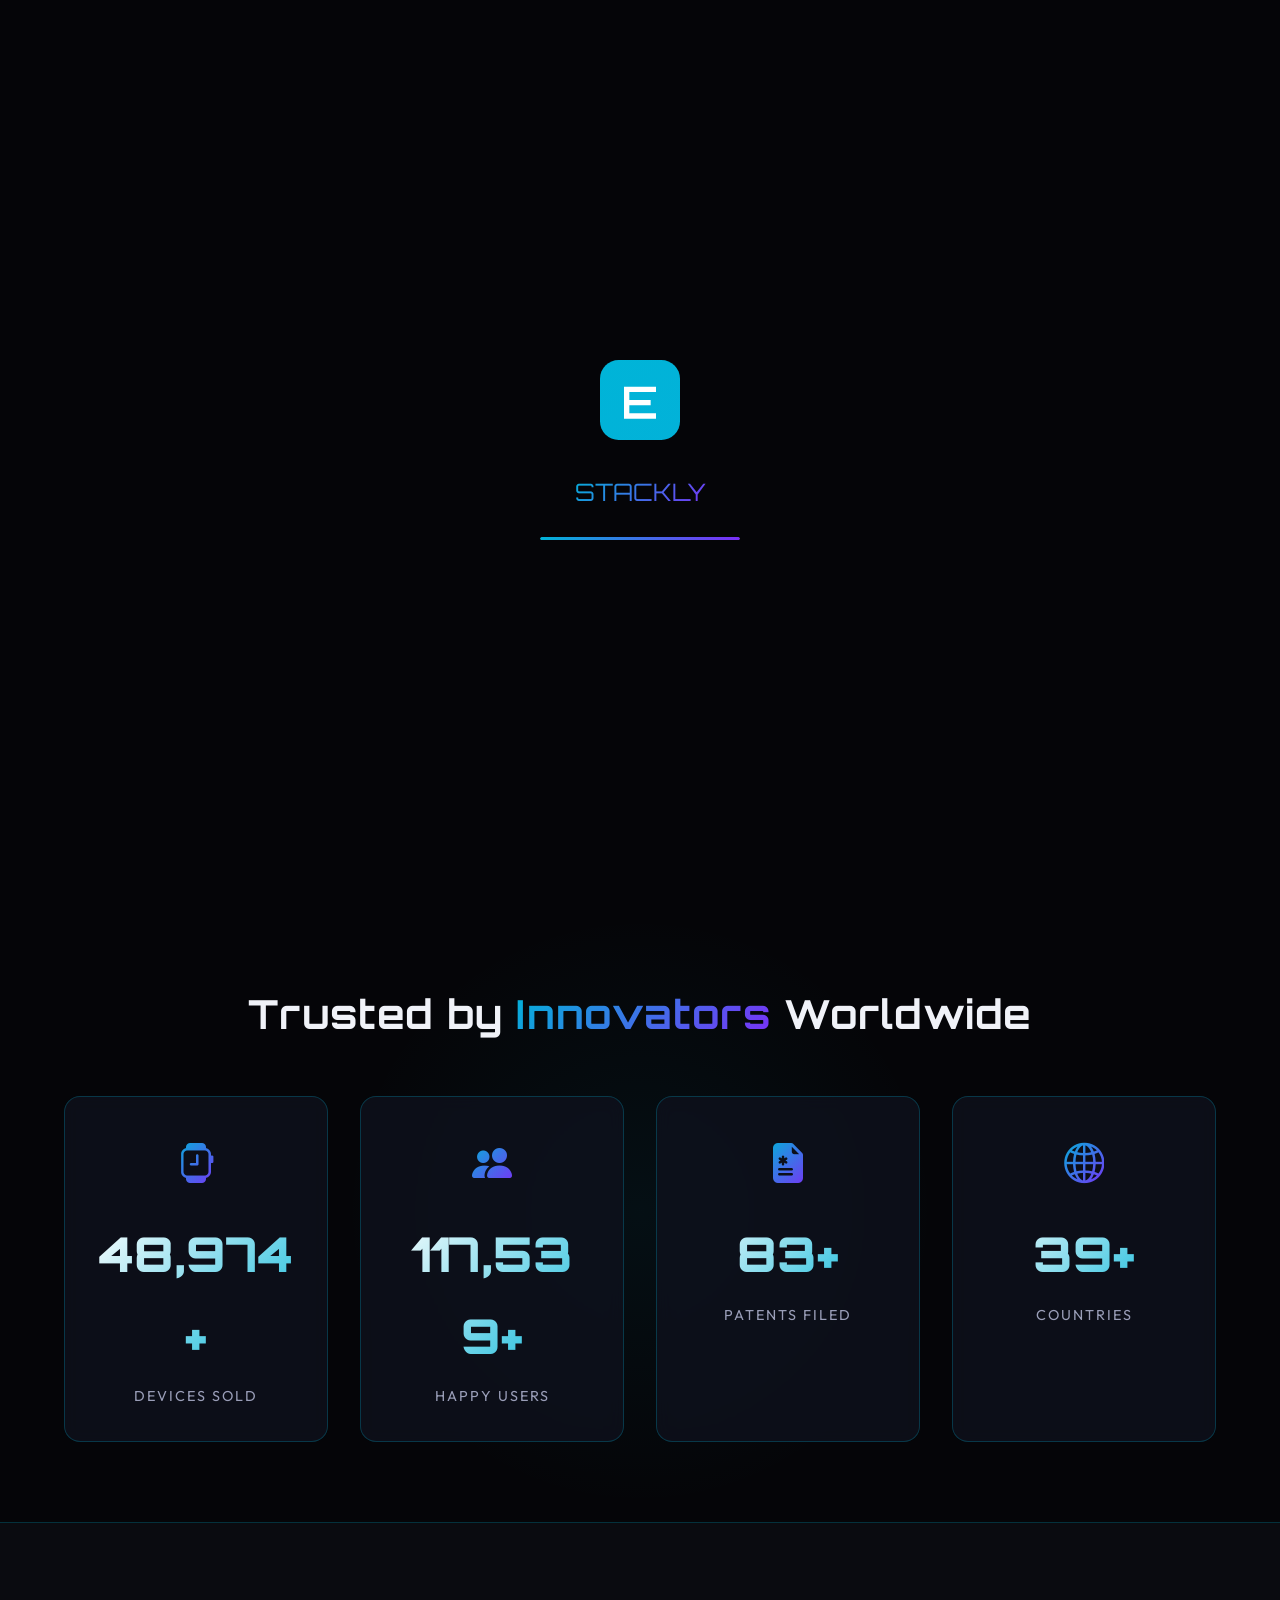
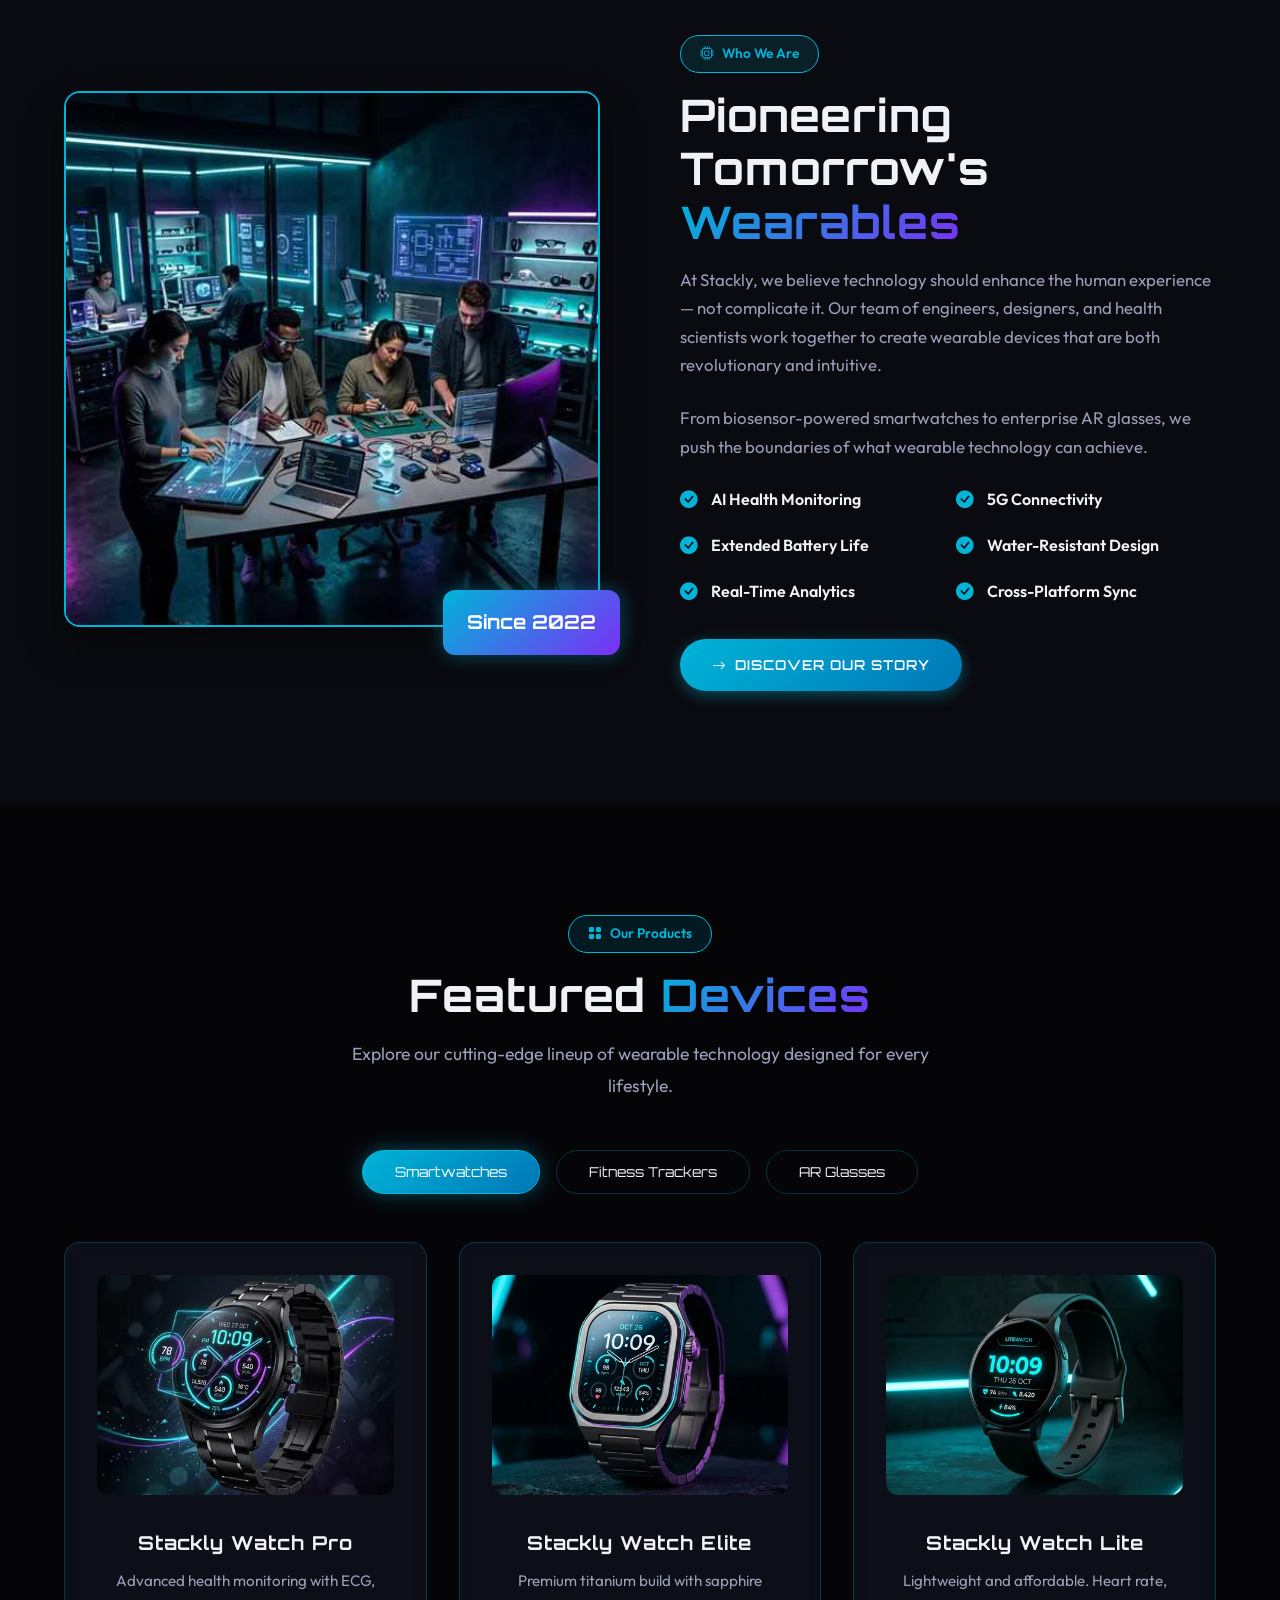
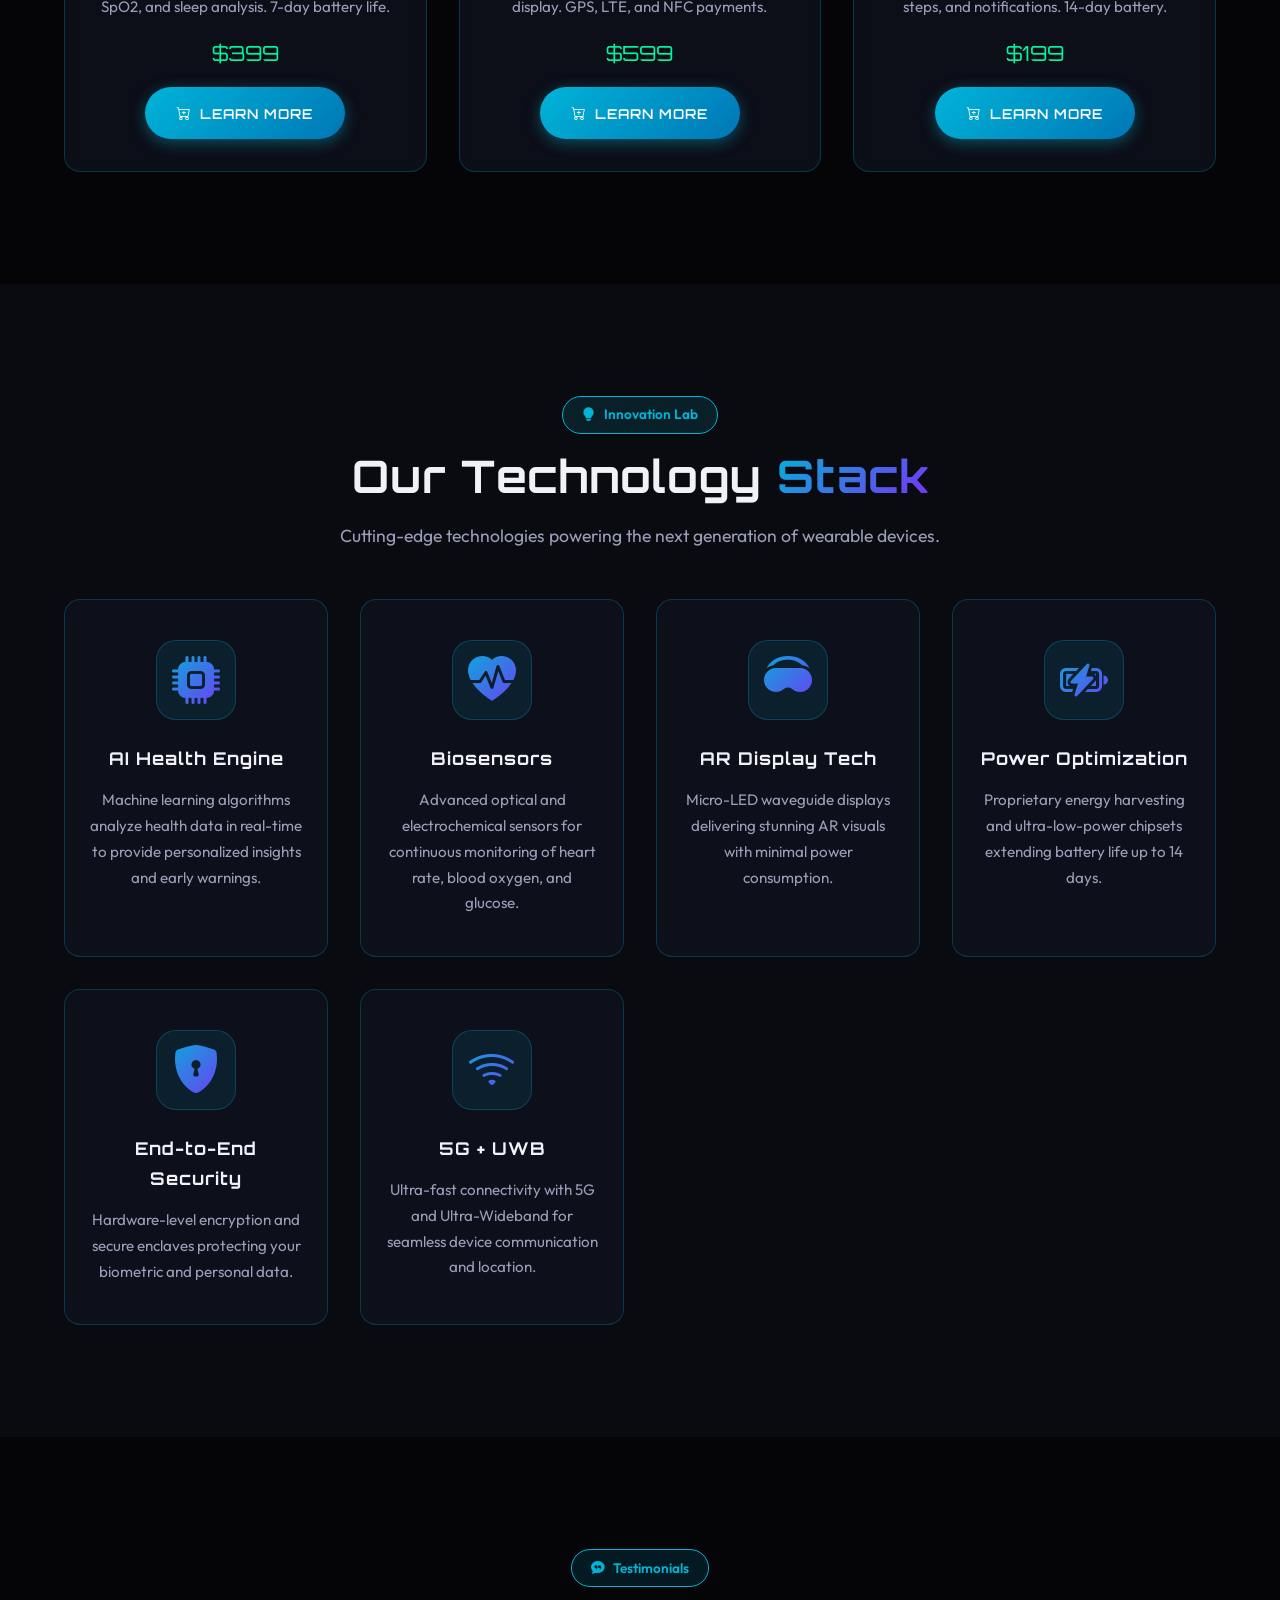
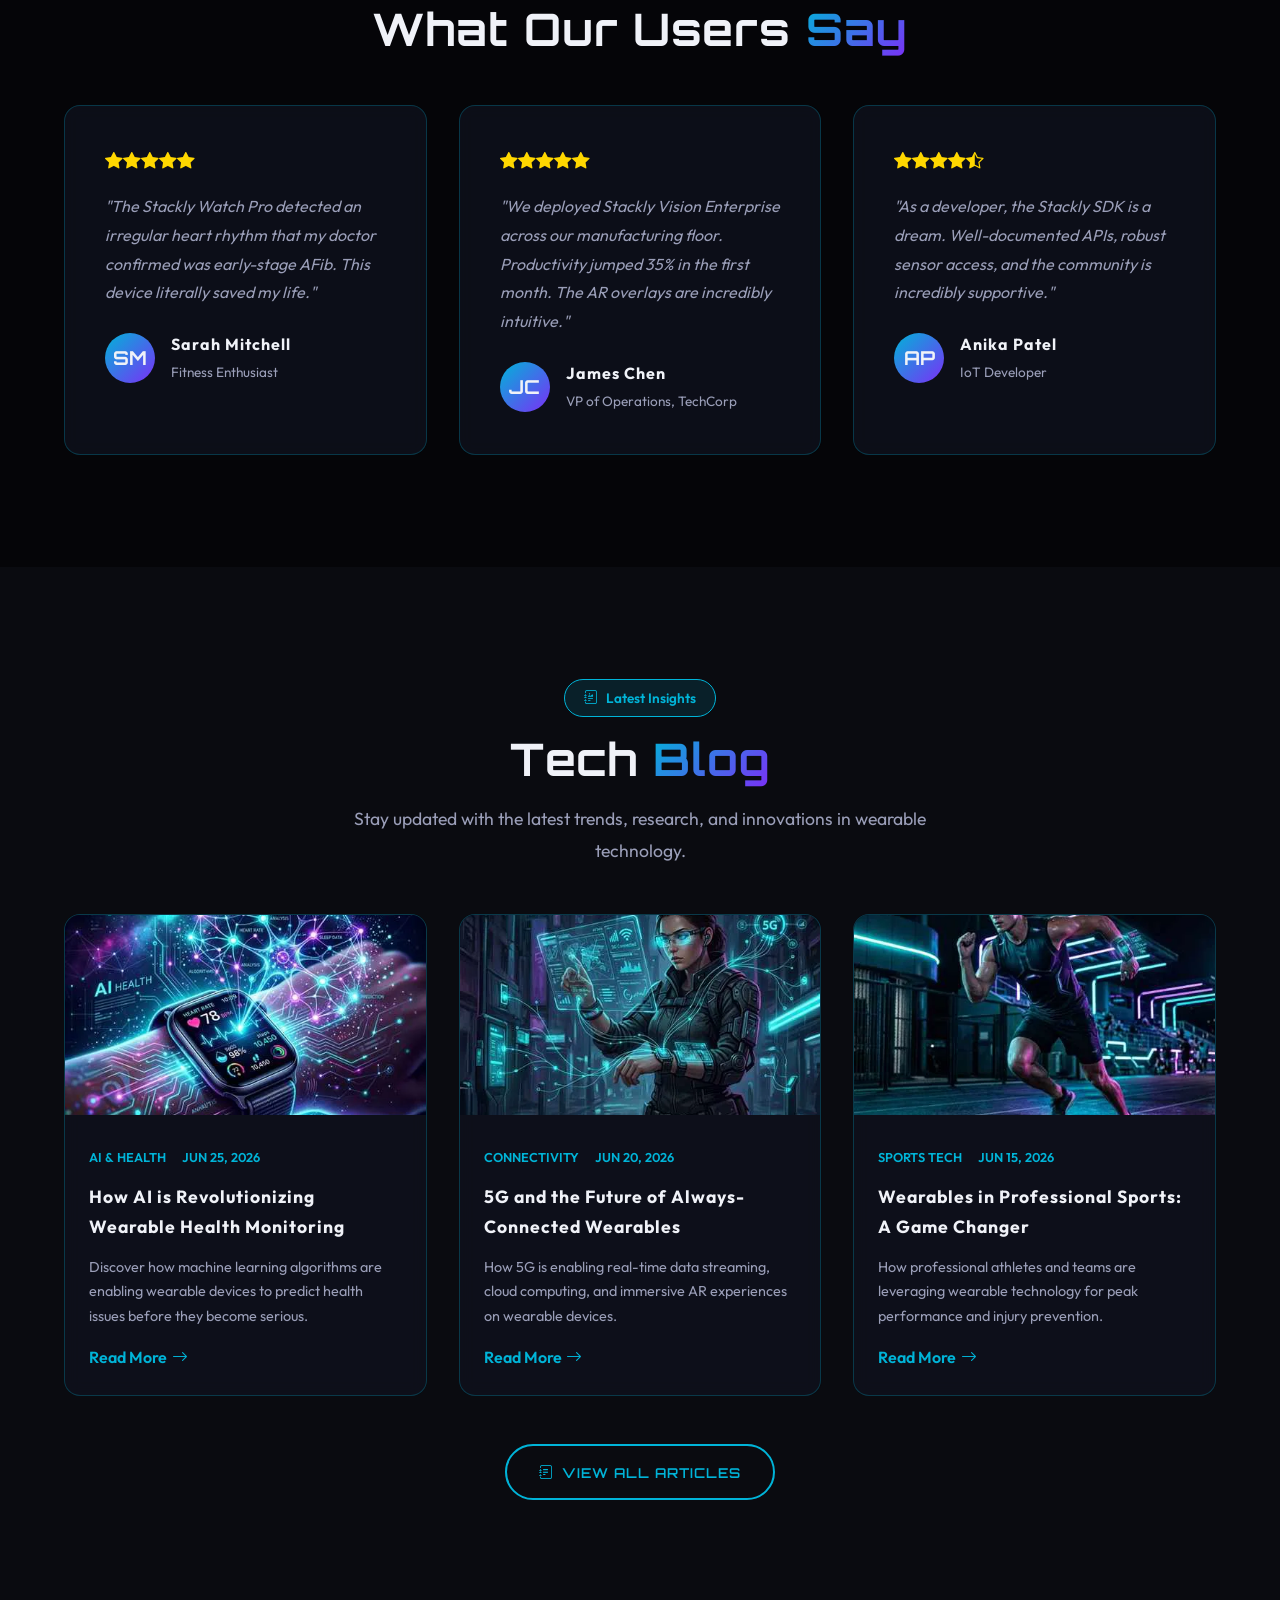
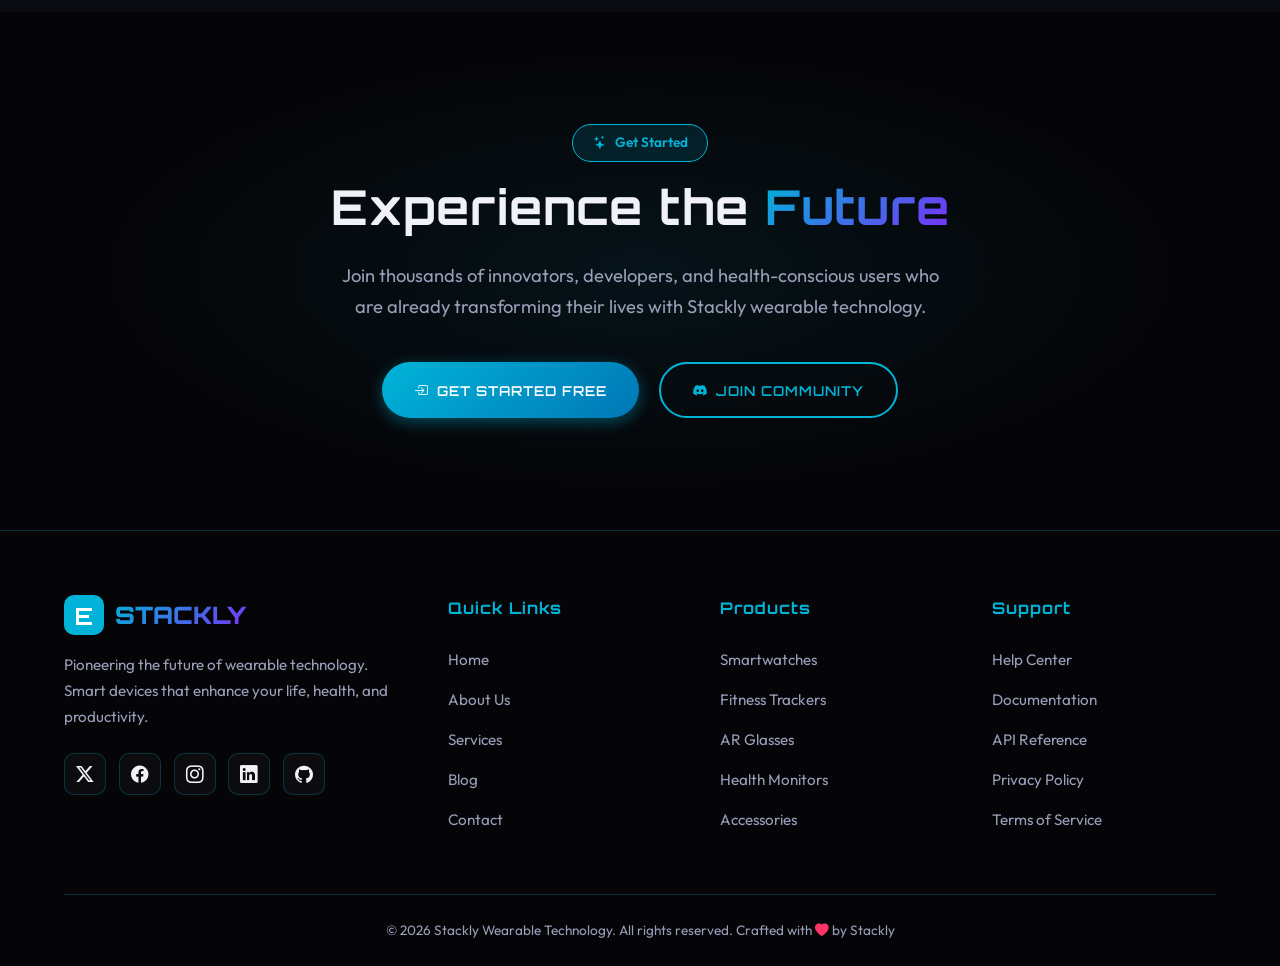
==== commit 985fdbb0: "Fix hero section overlap on mobile" ====
--- a/index.html
+++ b/index.html
@@ -15,6 +15,8 @@
       align-items: center;
       position: relative;
       overflow: hidden;
+      padding-top: 100px;
+      padding-bottom: 40px;
     }
     .hero-bg {
       position: absolute;
